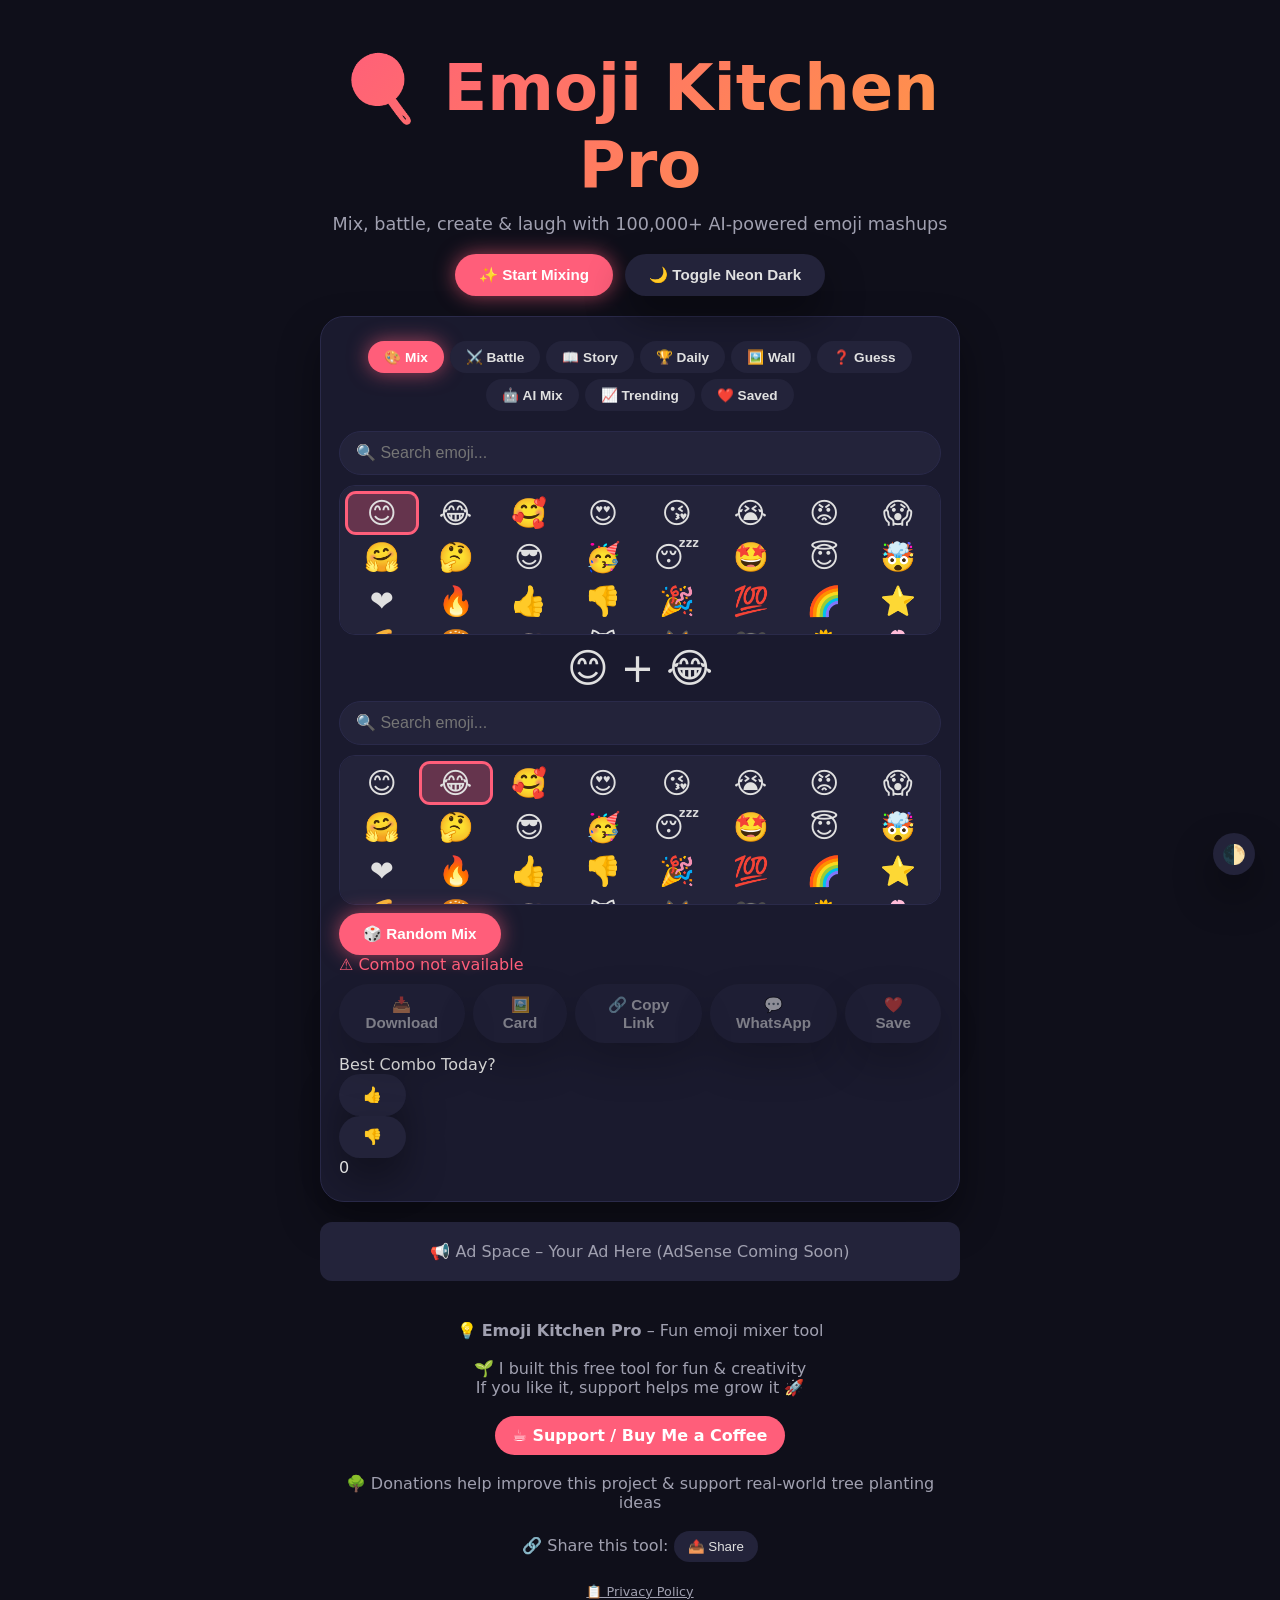
==== index.html @ 0aaf9caf "Update index.html" ====
<!DOCTYPE html>
<html lang="en">
<head>
  <meta charset="UTF-8">
  <meta name="viewport" content="width=device-width, initial-scale=1.0">
  <meta name="theme-color" content="#ff5e7a">
  <title>Emoji Kitchen Pro – AI Emoji Mix & Mashup Playground</title>
  <meta name="description" content="Mix, battle, create stories & play with 100,000+ emoji combinations. Daily challenges, trending combos, AI suggestions, wallpaper generator & more.">
  <meta name="keywords" content="emoji kitchen, emoji mix, emoji mashup, emoji combiner, emoji art, sticker maker, ai emoji">
  <meta property="og:title" content="Emoji Kitchen Pro – AI Emoji Playground">
  <meta property="og:description" content="Create insane emoji mashups! Battle mode, daily challenge, funny categories & more.">
  <meta property="og:type" content="website">
  <meta name="twitter:card" content="summary_large_image">
  <link rel="manifest" href="/manifest.json">
  <script type="application/ld+json">
    {
      "@context": "https://schema.org",
      "@type": "WebApplication",
      "name": "Emoji Kitchen Pro",
      "url": "https://emoji-kitchen-beta.vercel.app",
      "description": "AI-powered emoji mashup tool",
      "applicationCategory": "Entertainment"
    }
  </script>

  <style>
    :root {
      --bg: #fefefe;
      --card: #ffffff;
      --text: #1e293b;
      --subtext: #64748b;
      --border: #e2e8f0;
      --accent: #ff5e7a;
      --accent-glow: #ff2d55;
      --emoji-bg: #f1f5f9;
      --shadow: 0 20px 40px rgba(0,0,0,0.06);
      --neon: 0 0 15px rgba(255,94,122,0.4);
      --gradient: linear-gradient(135deg, #ff5e7a, #ff9a44);
      --radius: 24px;
    }
    .neon-dark {
      --bg: #0f0f1a;
      --card: #1a1a2e;
      --text: #e0e0e0;
      --subtext: #a0a0b0;
      --border: #2a2a4a;
      --emoji-bg: #23233a;
      --shadow: 0 20px 40px rgba(0,0,0,0.4);
      --neon: 0 0 20px rgba(255,94,122,0.6);
    }

    * { margin:0; padding:0; box-sizing:border-box; }
    body {
      background: var(--bg); color: var(--text);
      font-family: 'Inter', system-ui, sans-serif;
      transition: background 0.3s, color 0.3s;
      min-height: 100vh;
    }
    .container-main {
      max-width: 680px; margin: 0 auto; padding: 20px;
    }

    .hero {
      text-align: center; margin: 30px 0 20px;
    }
    .hero h1 {
      font-size: clamp(2.5rem, 8vw, 4rem);
      background: var(--gradient);
      -webkit-background-clip: text; -webkit-text-fill-color: transparent;
      background-clip: text; font-weight: 800; line-height: 1.2;
    }
    .hero p {
      color: var(--subtext); font-size: 1.1rem; margin: 10px 0 20px;
    }
    .hero-buttons {
      display: flex; flex-wrap: wrap; gap: 12px; justify-content: center;
    }
    .btn {
      padding: 12px 24px; border-radius: 50px; font-weight: 700; font-size: 0.95rem;
      cursor: pointer; transition: all 0.2s; display: flex; align-items: center; gap: 8px;
      border: none; background: var(--emoji-bg); color: var(--text);
      box-shadow: var(--shadow);
    }
    .btn-primary {
      background: var(--accent); color: #fff;
      box-shadow: var(--neon);
    }
    .btn:hover { transform: translateY(-2px); filter: brightness(1.1); }
    .btn:disabled { opacity: 0.5; pointer-events: none; }

    .card {
      background: var(--card); border-radius: var(--radius);
      box-shadow: var(--shadow); padding: 24px 18px; margin: 20px 0;
      border: 1px solid var(--border); transition: all 0.3s;
    }

    .theme-toggle {
      background: var(--emoji-bg); border: none; border-radius: 50%;
      width: 42px; height: 42px; font-size: 1.2rem; cursor: pointer;
      position: fixed; bottom: 25px; right: 25px; z-index: 100; box-shadow: var(--shadow);
    }

    .tabs {
      display: flex; flex-wrap: wrap; gap: 6px; justify-content: center; margin-bottom: 20px;
    }
    .tab {
      padding: 8px 16px; border-radius: 20px; background: var(--emoji-bg); border: none;
      color: var(--text); font-weight: 600; font-size: 0.85rem; cursor: pointer; transition: 0.2s;
    }
    .tab.active { background: var(--accent); color: #fff; box-shadow: var(--neon); }

    .mode-content { display: none; }
    .mode-content.active { display: block; animation: fadeIn 0.3s; }
    @keyframes fadeIn { from { opacity:0; } to { opacity:1; } }

    .search-wrap { position: relative; margin-bottom: 10px; }
    .search-input {
      width: 100%; padding: 12px 16px; border-radius: 30px; border: 1px solid var(--border);
      background: var(--emoji-bg); color: var(--text); font-size: 1rem;
    }
    .emoji-grid {
      display: grid; grid-template-columns: repeat(8, 1fr); gap: 6px;
      max-height: 150px; overflow-y: auto; padding: 8px; background: var(--emoji-bg);
      border-radius: 16px; margin: 8px 0; border: 1px solid var(--border);
    }
    .emoji-item {
      font-size: 1.8rem; cursor: pointer; border-radius: 8px; text-align: center;
      transition: all 0.2s; user-select: none; padding: 2px;
    }
    .emoji-item:hover { background: rgba(255,94,122,0.2); transform: scale(1.15); }
    .emoji-item.selected { background: rgba(255,94,122,0.3); box-shadow: 0 0 0 3px var(--accent); }

    .result-image {
      max-width: 180px; border-radius: 20px; box-shadow: var(--shadow);
      display: none; margin: 12px auto; transition: transform 0.3s;
    }
    .result-image.show { display: block; animation: popIn 0.4s ease; }
    @keyframes popIn { 0%{ transform:scale(0.5); opacity:0; } 70%{ transform:scale(1.05); } 100%{ transform:scale(1); opacity:1; } }

    .spinner {
      width: 36px; height: 36px; border: 4px solid var(--border); border-top-color: var(--accent);
      border-radius: 50%; animation: spin 0.8s linear infinite; display: none; margin: 15px auto;
    }
    .spinner.active { display: block; }
    @keyframes spin { to { transform: rotate(360deg); } }

    .category-list { display: flex; flex-wrap: wrap; gap: 6px; margin: 10px 0; }
    .category-btn { padding: 6px 12px; border-radius: 20px; background: var(--emoji-bg); border: none; cursor: pointer; }

    .wall-grid {
      display: grid; grid-template-columns: repeat(4,1fr); gap: 8px; margin-top: 10px;
    }
    .wall-item img { width: 100%; border-radius: 12px; cursor: pointer; }

    .trending-list { display: flex; flex-wrap: wrap; gap: 8px; margin: 10px 0; }
    .trending-item { text-align: center; cursor: pointer; }
    .trending-item img { width: 60px; border-radius: 12px; }

    .favorite-list { display: flex; flex-wrap: wrap; gap: 8px; }
    .fav-item { position: relative; }
    .fav-item img { width: 50px; border-radius: 10px; }
    .fav-item button { position: absolute; top: -5px; right: -5px; background: red; color: #fff; border-radius: 50%; border: none; width: 18px; height: 18px; font-size: 0.7rem; }

    .blur-img { filter: blur(20px); width: 150px; border-radius: 20px; margin: 15px auto; display: block; }
    .guess-inputs { display: flex; gap: 10px; justify-content: center; margin: 10px 0; }

    .voting-buttons { display: flex; gap: 10px; justify-content: center; margin: 10px 0; }

    .ads-placeholder { background: var(--emoji-bg); padding: 20px; text-align: center; border-radius: 12px; margin: 20px 0; color: var(--subtext); }

    @media (max-width: 480px) {
      .emoji-grid { grid-template-columns: repeat(6, 1fr); max-height: 130px; }
      .hero h1 { font-size: 2.2rem; }
      .btn { padding: 10px 16px; font-size: 0.8rem; }
    }
  </style>
</head>
<body class="neon-dark">
  <div class="container-main">
    <div class="hero">
      <h1>🍳 Emoji Kitchen Pro</h1>
      <p>Mix, battle, create & laugh with 100,000+ AI-powered emoji mashups</p>
      <div class="hero-buttons">
        <button class="btn btn-primary" onclick="scrollToTool()">✨ Start Mixing</button>
        <button class="btn" onclick="document.body.classList.toggle('neon-dark')">🌙 Toggle Neon Dark</button>
      </div>
    </div>

    <div class="card" id="tool">
      <div class="tabs" id="tabNav">
        <button class="tab active" data-mode="mix">🎨 Mix</button>
        <button class="tab" data-mode="battle">⚔️ Battle</button>
        <button class="tab" data-mode="story">📖 Story</button>
        <button class="tab" data-mode="challenge">🏆 Daily</button>
        <button class="tab" data-mode="wall">🖼️ Wall</button>
        <button class="tab" data-mode="game">❓ Guess</button>
        <button class="tab" data-mode="ai">🤖 AI Mix</button>
        <button class="tab" data-mode="trending">📈 Trending</button>
        <button class="tab" data-mode="favorites">❤️ Saved</button>
      </div>

      <!-- Mix Mode -->
      <div class="mode-content active" id="mode-mix">
        <div class="search-wrap"><input class="search-input" id="mixSearch1" placeholder="🔍 Search emoji..." oninput="filterGrid('mixGrid1', this.value)"></div>
        <div class="emoji-grid" id="mixGrid1"></div>
        <div class="selected-row" style="display:flex;justify-content:center;align-items:center;gap:12px;font-size:2.5rem;margin:10px 0;">
          <span id="mixSelected1">😊</span> <span>+</span> <span id="mixSelected2">😂</span>
        </div>
        <div class="search-wrap"><input class="search-input" id="mixSearch2" placeholder="🔍 Search emoji..." oninput="filterGrid('mixGrid2', this.value)"></div>
        <div class="emoji-grid" id="mixGrid2"></div>
        <button class="btn btn-primary" onclick="randomMix()">🎲 Random Mix</button>
        <div class="spinner" id="mixSpinner"></div>
        <img class="result-image" id="mixResultImg" alt="Mix" crossorigin="anonymous">
        <p class="error-msg" style="color:#ff5e7a;display:none;" id="mixError">⚠️ Combo not available</p>
        <div class="btn-group" style="display:flex;gap:8px;justify-content:center;margin-top:10px;">
          <button class="btn" id="mixDownload" disabled>📥 Download</button>
          <button class="btn" id="mixDownloadCard" disabled>🖼️ Card</button>
          <button class="btn" id="mixCopy" disabled>🔗 Copy Link</button>
          <button class="btn" id="mixWhatsapp" disabled>💬 WhatsApp</button>
          <button class="btn" id="mixSave" disabled>❤️ Save</button>
        </div>
        <div style="margin-top:12px;" id="mixVote">
          <span>Best Combo Today?</span>
          <button class="btn" onclick="voteCombo(true)">👍</button><button class="btn" onclick="voteCombo(false)">👎</button>
          <span id="voteCount">0</span>
        </div>
      </div>

      <!-- Battle Mode -->
      <div class="mode-content" id="mode-battle">
        <button class="btn btn-primary" id="battleAgain">⚔️ New Battle</button>
        <div class="spinner" id="battleSpinner"></div>
        <img class="result-image" id="battleImg" alt="Battle" crossorigin="anonymous">
        <p id="battleCaption" style="font-weight:bold; margin-top:8px;"></p>
        <button class="btn" id="battleShare">📤 Share on Twitter</button>
      </div>

      <!-- Story Mode -->
      <div class="mode-content" id="mode-story">
        <p>Build a 3‑panel comic strip</p>
        <div id="storySelector"></div>
        <div class="story-strip" id="storyStrip" style="display:flex;flex-direction:column;gap:8px;margin:10px 0;"></div>
        <button class="btn btn-primary" id="storyDownload" disabled>🖼️ Download Strip</button>
        <button class="btn" id="storyReset">🔄 Reset</button>
      </div>

      <!-- Daily Challenge -->
      <div class="mode-content" id="mode-challenge">
        <p>Today's challenge: <span id="challengeEmoji1"></span> + <span id="challengeEmoji2"></span></p>
        <div style="font-size:3rem; text-align:center;"><span id="challengeDisplay1"></span> + <span id="challengeDisplay2"></span></div>
        <button class="btn btn-primary" id="challengeMixBtn">🔀 Create My Mix</button>
        <div class="spinner" id="challengeSpinner"></div>
        <img class="result-image" id="challengeImg" alt="Your Mix" crossorigin="anonymous">
        <p class="error-msg" style="color:#ff5e7a;display:none;" id="challengeError">⚠️ Not available</p>
        <button class="btn" id="challengeShare">📤 Share Entry</button>
      </div>

      <!-- Wall -->
      <div class="mode-content" id="mode-wall">
        <div class="wall-grid" id="wallGrid"></div>
        <button class="btn" id="wallRefresh">🔄 More</button>
      </div>

      <!-- Game -->
      <div class="mode-content" id="mode-game">
        <p>Guess the emojis behind the blur!</p>
        <img class="blur-img" id="gameBlurImg" alt="???" crossorigin="anonymous">
        <div class="guess-inputs">
          <select id="gameGuess1"></select>
          <select id="gameGuess2"></select>
        </div>
        <button class="btn btn-primary" id="gameSubmit">✅ Submit</button>
        <p id="gameFeedback" style="font-weight:bold;"></p>
        <button class="btn" id="gameNew">🔄 New Puzzle</button>
        <p>Score: <span id="gameScore">0</span></p>
      </div>

      <!-- AI Mix Mode -->
      <div class="mode-content" id="mode-ai">
        <p>Describe any feeling or object, AI will pick emojis & mix!</p>
        <input class="search-input" id="aiPrompt" placeholder="e.g. happy crying laughing">
        <button class="btn btn-primary" id="aiGenerate">🤖 Generate Mix</button>
        <div class="spinner" id="aiSpinner"></div>
        <img class="result-image" id="aiImg" alt="AI Mix" crossorigin="anonymous">
      </div>

      <!-- Trending -->
      <div class="mode-content" id="mode-trending">
        <h3>📈 Trending Combos (This Week)</h3>
        <div class="trending-list" id="trendingList"></div>
      </div>

      <!-- Favorites -->
      <div class="mode-content" id="mode-favorites">
        <h3>❤️ Your Saved Combos</h3>
        <div class="favorite-list" id="favoritesList"></div>
        <button class="btn" id="clearFavorites">🗑 Clear All</button>
      </div>

      <audio id="mixSound" preload="auto" src="[data-uri]" style="display:none;"></audio>
    </div>

    <div class="ads-placeholder">📢 Ad Space – Your Ad Here (AdSense Coming Soon)</div>

    <div class="footer" style="text-align:center; padding:20px; color:var(--subtext);">
      💡 <b>Emoji Kitchen Pro</b> – Fun emoji mixer tool
      <br><br>
      🌱 I built this free tool for fun & creativity<br>
      If you like it, support helps me grow it 🚀
      <br><br>
      <a href="https://buymeacoffee.com/geoyr" target="_blank"
         style="display:inline-block; padding:10px 18px; border-radius:30px;
         background:#ff5e7a; color:white; text-decoration:none; font-weight:bold;">
         ☕ Support / Buy Me a Coffee
      </a>
      <br><br>
      🌳 Donations help improve this project & support real-world tree planting ideas
      <br><br>
      🔗 Share this tool:
      <button onclick="shareSite()" style="padding:8px 14px;border-radius:20px;border:none;cursor:pointer; background:var(--emoji-bg); color:var(--text);">
        📤 Share
      </button>
<br><br>
<a href="/privacy-policy.html" style="color:var(--subtext); font-size:0.8rem;">📋 Privacy Policy</a>
    </div>
  </div>

  <button class="theme-toggle" onclick="document.body.classList.toggle('neon-dark')">🌓</button>

  <script>
    const emojiList = [
      { emoji:"😊", code:"1f60a" },{ emoji:"😂", code:"1f602" },{ emoji:"🥰", code:"1f970" },
      { emoji:"😍", code:"1f60d" },{ emoji:"😘", code:"1f618" },{ emoji:"😭", code:"1f62d" },
      { emoji:"😡", code:"1f621" },{ emoji:"😱", code:"1f631" },{ emoji:"🤗", code:"1f917" },
      { emoji:"🤔", code:"1f914" },{ emoji:"😎", code:"1f60e" },{ emoji:"🥳", code:"1f973" },
      { emoji:"😴", code:"1f634" },{ emoji:"🤩", code:"1f929" },{ emoji:"😇", code:"1f607" },
      { emoji:"🤯", code:"1f92f" },{ emoji:"❤️", code:"2764" },{ emoji:"🔥", code:"1f525" },
      { emoji:"👍", code:"1f44d" },{ emoji:"👎", code:"1f44e" },{ emoji:"🎉", code:"1f389" },
      { emoji:"💯", code:"1f4af" },{ emoji:"🌈", code:"1f308" },{ emoji:"⭐", code:"2b50" },
      { emoji:"🍕", code:"1f355" },{ emoji:"🍔", code:"1f354" },{ emoji:"🐶", code:"1f436" },
      { emoji:"🐱", code:"1f431" },{ emoji:"🦊", code:"1f98a" },{ emoji:"🐼", code:"1f43c" },
      { emoji:"🌻", code:"1f33b" },{ emoji:"🌸", code:"1f338" },{ emoji:"🎸", code:"1f3b8" },
      { emoji:"⚽", code:"26bd" },{ emoji:"🚀", code:"1f680" },{ emoji:"💡", code:"1f4a1" },
      { emoji:"🎂", code:"1f382" },{ emoji:"☕", code:"2615" },{ emoji:"🍦", code:"1f366" },
      { emoji:"👻", code:"1f47b" }
    ];

    const trendingCombos = [
      { code1:"1f602", code2:"2764" },
      { code1:"1f60d", code2:"1f525" },
      { code1:"1f970", code2:"1f618" },
      { code1:"1f389", code2:"1f382" },
    ];

    const emojiCache = {};

    async function fetchEmojiMix(code1, code2) {
      const key = code1 + "_" + code2;
      if (emojiCache[key]) return emojiCache[key];

      const url = `https://emojik.vercel.app/s/${code1}_${code2}?size=256`;
      const res = await fetch(url);
      if (!res.ok) throw new Error('Not available');
      const blob = await res.blob();
      const objUrl = URL.createObjectURL(blob);
      emojiCache[key] = objUrl;
      return objUrl;
    }

    function playSound() { document.getElementById('mixSound').play().catch(()=>{}); }

    function getFavorites() { return JSON.parse(localStorage.getItem('emojifavs') || '[]'); }
    function saveFavorite(code1, code2) {
      const favs = getFavorites();
      if (!favs.find(f => (f.code1===code1 && f.code2===code2) || (f.code1===code2 && f.code2===code1))) {
        favs.push({ code1, code2, date: Date.now() });
        localStorage.setItem('emojifavs', JSON.stringify(favs));
        renderFavorites();
      }
    }
    function removeFavorite(code1, code2) {
      let favs = getFavorites().filter(f => !((f.code1===code1 && f.code2===code2) || (f.code1===code2 && f.code2===code1)));
      localStorage.setItem('emojifavs', JSON.stringify(favs));
      renderFavorites();
    }

    let currentVoteCombo = null, votes = 0;
    function voteCombo(up) { if (currentVoteCombo) { votes += up ? 1 : -1; document.getElementById('voteCount').textContent = votes; } }

    let mixSel1 = emojiList[0], mixSel2 = emojiList[1];
    function renderGrid(containerId, selected, onClick, searchQuery = '') {
      const container = document.getElementById(containerId);
      container.innerHTML = '';
      const filtered = emojiList.filter(e => e.emoji.includes(searchQuery) || e.code.includes(searchQuery));
      filtered.forEach(e => {
        const div = document.createElement('div');
        div.className = 'emoji-item';
        if (selected && e.code === selected.code) div.classList.add('selected');
        div.textContent = e.emoji;
        div.addEventListener('click', () => { onClick(e); });
        container.appendChild(div);
      });
    }
    window.filterGrid = (id, query) => {
      if (id === 'mixGrid1') renderGrid('mixGrid1', mixSel1, select1, query);
      else renderGrid('mixGrid2', mixSel2, select2, query);
    };
    function select1(e) { mixSel1 = e; document.getElementById('mixSelected1').textContent = e.emoji; renderGrid('mixGrid1', mixSel1, select1); renderMix(); }
    function select2(e) { mixSel2 = e; document.getElementById('mixSelected2').textContent = e.emoji; renderGrid('mixGrid2', mixSel2, select2); renderMix(); }
    renderGrid('mixGrid1', mixSel1, select1);
    renderGrid('mixGrid2', mixSel2, select2);
    document.getElementById('mixSelected1').textContent = mixSel1.emoji;
    document.getElementById('mixSelected2').textContent = mixSel2.emoji;

    async function renderMix() {
      const img = document.getElementById('mixResultImg'), spinner = document.getElementById('mixSpinner');
      const error = document.getElementById('mixError'), down = document.getElementById('mixDownload');
      const downCard = document.getElementById('mixDownloadCard');
      const copy = document.getElementById('mixCopy'), whatsapp = document.getElementById('mixWhatsapp');
      const save = document.getElementById('mixSave');
      img.classList.remove('show'); error.style.display='none'; spinner.classList.add('active');
      down.disabled = true; downCard.disabled = true; copy.disabled = true; whatsapp.disabled = true; save.disabled = true;
      try {
        const objUrl = await fetchEmojiMix(mixSel1.code, mixSel2.code);
        img.src = objUrl;
        img.onload = () => {
          img.classList.add('show'); spinner.classList.remove('active');
          down.disabled = false; downCard.disabled = false; copy.disabled = false; whatsapp.disabled = false; save.disabled = false;
          currentVoteCombo = { code1: mixSel1.code, code2: mixSel2.code };
          playSound();
        };
        if (img.complete) {
          img.classList.add('show'); spinner.classList.remove('active');
          down.disabled = false; downCard.disabled = false; copy.disabled = false; whatsapp.disabled = false; save.disabled = false;
        }
      } catch(e) {
        spinner.classList.remove('active'); error.style.display='block';
      }
    }
    renderMix();
    document.getElementById('mixDownload').onclick = () => {
      const a = document.createElement('a'); a.href = document.getElementById('mixResultImg').src;
      a.download = `emojimix-${mixSel1.emoji}-${mixSel2.emoji}.png`; a.click();
    };
    document.getElementById('mixDownloadCard').onclick = () => {
      shareComboCard(document.getElementById('mixResultImg').src, mixSel1.emoji, mixSel2.emoji);
    };
    document.getElementById('mixCopy').onclick = () => navigator.clipboard.writeText(window.location.href);
    document.getElementById('mixWhatsapp').onclick = () => {
      window.open(`https://wa.me/?text=Check%20this%20emoji%20mix!%20${encodeURIComponent(window.location.href)}`);
    };
    document.getElementById('mixSave').onclick = () => saveFavorite(mixSel1.code, mixSel2.code);
    window.randomMix = () => {
      mixSel1 = emojiList[Math.floor(Math.random()*emojiList.length)];
      mixSel2 = emojiList[Math.floor(Math.random()*emojiList.length)];
      document.getElementById('mixSelected1').textContent = mixSel1.emoji;
      document.getElementById('mixSelected2').textContent = mixSel2.emoji;
      renderGrid('mixGrid1', mixSel1, select1);
      renderGrid('mixGrid2', mixSel2, select2);
      renderMix();
    };

    function generateBattle() {
      const e1 = emojiList[Math.floor(Math.random()*emojiList.length)];
      let e2 = emojiList[Math.floor(Math.random()*emojiList.length)];
      while(e2.code === e1.code) e2 = emojiList[Math.floor(Math.random()*emojiList.length)];
      document.getElementById('battleSpinner').classList.add('active');
      document.getElementById('battleImg').classList.remove('show');
      fetchEmojiMix(e1.code, e2.code).then(objUrl => {
        document.getElementById('battleImg').src = objUrl;
        document.getElementById('battleImg').onload = () => {
          document.getElementById('battleImg').classList.add('show');
          document.getElementById('battleSpinner').classList.remove('active');
          document.getElementById('battleCaption').textContent = `${e1.emoji} vs ${e2.emoji} – who wins?`;
          playSound();
        };
      }).catch(() => generateBattle());
    }
    document.getElementById('battleAgain').addEventListener('click', generateBattle);
    document.getElementById('battleShare').addEventListener('click', () => {
      window.open(`https://twitter.com/intent/tweet?text=Emoji%20battle!%20${encodeURIComponent(window.location.href)}`);
    });

    let storyPairs = [];
    function initStoryMode() {
      document.getElementById('storySelector').innerHTML = `
        <select id="storySel1">${emojiList.map(e=>`<option value="${e.code}">${e.emoji}</option>`).join('')}</select>
        <select id="storySel2">${emojiList.map(e=>`<option value="${e.code}">${e.emoji}</option>`).join('')}</select>
        <button class="btn" id="storyAdd">➕ Add</button>
      `;
      document.getElementById('storyAdd').onclick = async () => {
        if (storyPairs.length >= 3) return alert('Max 3 panels');
        const c1 = document.getElementById('storySel1').value;
        const c2 = document.getElementById('storySel2').value;
        try {
          const objUrl = await fetchEmojiMix(c1, c2);
          storyPairs.push({ code1:c1, code2:c2, objUrl });
          renderStoryStrip();
          document.getElementById('storyDownload').disabled = false;
          playSound();
        } catch(e) { alert('Combo not available'); }
      };
      renderStoryStrip();
    }
    function renderStoryStrip() {
      document.getElementById('storyStrip').innerHTML = storyPairs.map(p => `<img src="${p.objUrl}" style="max-width:120px;border-radius:12px;">`).join('');
    }
    document.getElementById('storyDownload').onclick = () => { alert('Story download feature – export as image soon!'); };
    document.getElementById('storyReset').onclick = () => { storyPairs=[]; renderStoryStrip(); document.getElementById('storyDownload').disabled=true; };

    function initDailyChallenge() {
      const today = new Date().toDateString();
      const seed = today.split('').reduce((a,b)=>a+b.charCodeAt(0),0);
      const e1 = emojiList[seed % emojiList.length];
      const e2 = emojiList[(seed*7) % emojiList.length];
      document.getElementById('challengeEmoji1').textContent = e1.emoji;
      document.getElementById('challengeEmoji2').textContent = e2.emoji;
      document.getElementById('challengeDisplay1').textContent = e1.emoji;
      document.getElementById('challengeDisplay2').textContent = e2.emoji;
      document.getElementById('challengeMixBtn').onclick = async () => {
        const sp = document.getElementById('challengeSpinner'), img = document.getElementById('challengeImg');
        sp.classList.add('active'); img.classList.remove('show');
        try {
          const objUrl = await fetchEmojiMix(e1.code, e2.code);
          img.src = objUrl;
          img.onload = () => { img.classList.add('show'); sp.classList.remove('active'); playSound(); };
        } catch(e) { sp.classList.remove('active'); document.getElementById('challengeError').style.display='block'; }
      };
      document.getElementById('challengeShare').onclick = () => window.open('https://twitter.com/intent/tweet?text=My%20%23EmojiKitchenDaily%20entry!');
    }

    function loadWall() {
      const wall = document.getElementById('wallGrid');
      wall.innerHTML = '';
      for(let i=0;i<8;i++) {
        const e1 = emojiList[Math.floor(Math.random()*emojiList.length)];
        const e2 = emojiList[Math.floor(Math.random()*emojiList.length)];
        const div = document.createElement('div'); div.className='wall-item';
        const img = document.createElement('img');
        fetchEmojiMix(e1.code, e2.code).then(objUrl => img.src = objUrl).catch(()=>{});
        div.appendChild(img); wall.appendChild(div);
      }
    }
    document.getElementById('wallRefresh').addEventListener('click', loadWall);

    let gameAnswer = {}, gameScore = 0;
    async function newGamePuzzle() {
      const e1 = emojiList[Math.floor(Math.random()*emojiList.length)];
      const e2 = emojiList[Math.floor(Math.random()*emojiList.length)];
      gameAnswer = { code1:e1.code, code2:e2.code };
      try {
        const objUrl = await fetchEmojiMix(e1.code, e2.code);
        document.getElementById('gameBlurImg').src = objUrl;
        const select1 = document.getElementById('gameGuess1'), select2 = document.getElementById('gameGuess2');
        select1.innerHTML = select2.innerHTML = emojiList.map(e => `<option value="${e.code}">${e.emoji}</option>`).join('');
        document.getElementById('gameFeedback').textContent = '';
      } catch(e) { newGamePuzzle(); }
    }
    document.getElementById('gameSubmit').onclick = () => {
      const g1 = document.getElementById('gameGuess1').value, g2 = document.getElementById('gameGuess2').value;
      if ((g1===gameAnswer.code1 && g2===gameAnswer.code2) || (g1===gameAnswer.code2 && g2===gameAnswer.code1)) {
        gameScore+=10; document.getElementById('gameFeedback').textContent='✅ Correct! +10';
      } else document.getElementById('gameFeedback').textContent='❌ Try again';
      document.getElementById('gameScore').textContent = gameScore;
      playSound();
    };
    document.getElementById('gameNew').onclick = newGamePuzzle;

    // ========== AI MODE (REAL OPENAI INTEGRATION + SMART FALLBACK) ==========
    document.getElementById('aiGenerate').onclick = async () => {
      const prompt = document.getElementById('aiPrompt').value.trim();
      if (!prompt) return alert("Please describe a feeling or mood!");

      const sp = document.getElementById('aiSpinner');
      const img = document.getElementById('aiImg');
      sp.classList.add('active');
      img.classList.remove('show');

      try {
        const response = await fetch("/api/ai-generate", {
          method: "POST",
          headers: { "Content-Type": "application/json" },
          body: JSON.stringify({ prompt })
        });

        const data = await response.json();
        
        if (data.error) throw new Error(data.error);
        
        const objUrl = await fetchEmojiMix(data.code1, data.code2);
        img.src = objUrl;
        img.onload = () => {
          img.classList.add('show');
          sp.classList.remove('active');
          playSound();
        };
      } catch (e) {
        console.log("OpenAI failed, using smart fallback...", e.message);
        try {
          const moodMap = [
            { keys: ["happy", "joy", "fun", "excited", "great", "awesome"], emoji: "😊" },
            { keys: ["sad", "cry", "crying", "unhappy", "depressed", "upset"], emoji: "😭" },
            { keys: ["love", "heart", "romance", "romantic", "valentine", "kiss"], emoji: "❤️" },
            { keys: ["fire", "hot", "flame", "lit", "burning", "blazing"], emoji: "🔥" },
            { keys: ["party", "celebrate", "birthday", "dance", "festival", "fun"], emoji: "🎉" },
            { keys: ["cool", "ice", "chill", "cold", "frozen", "winter"], emoji: "😎" },
            { keys: ["crazy", "wild", "insane", "mad", "goofy", "silly"], emoji: "🤪" },
            { keys: ["sleep", "tired", "sleepy", "lazy", "boring", "dull"], emoji: "😴" },
            { keys: ["angry", "mad", "rage", "furious", "annoyed", "frustrated"], emoji: "😡" },
            { keys: ["scared", "fear", "horror", "spooky", "creepy", "terrified"], emoji: "😱" },
            { keys: ["food", "hungry", "pizza", "burger", "eat", "tasty"], emoji: "🍕" },
            { keys: ["animal", "dog", "cat", "pet", "cute animal", "puppy"], emoji: "🐶" }
          ];

          const promptLower = prompt.toLowerCase();
          let e1 = emojiList[0];
          
          moodMap.forEach(m => {
            if (m.keys.some(k => promptLower.includes(k))) {
              const found = emojiList.find(e => e.emoji === m.emoji);
              if (found) e1 = found;
            }
          });

          const e2 = emojiList[Math.floor(Math.random() * emojiList.length)];
          const objUrl = await fetchEmojiMix(e1.code, e2.code);
          img.src = objUrl;
          img.onload = () => {
            img.classList.add('show');
            sp.classList.remove('active');
            playSound();
          };
        } catch (fallbackError) {
          sp.classList.remove('active');
          alert("AI mix failed, try a different description!");
          console.error("AI Error:", fallbackError);
        }
      }
    };

    function loadTrending() {
      const container = document.getElementById('trendingList');
      container.innerHTML = '';
      trendingCombos.forEach(async c => {
        const div = document.createElement('div'); div.className='trending-item';
        try {
          const objUrl = await fetchEmojiMix(c.code1, c.code2);
          const img = document.createElement('img'); img.src = objUrl;
          img.style.width='60px'; img.style.borderRadius='12px';
          div.appendChild(img);
        } catch(e) {}
        container.appendChild(div);
      });
    }

    function renderFavorites() {
      const container = document.getElementById('favoritesList');
      container.innerHTML = '';
      getFavorites().forEach(async f => {
        const div = document.createElement('div'); div.className='fav-item';
        try {
          const objUrl = await fetchEmojiMix(f.code1, f.code2);
          const img = document.createElement('img'); img.src = objUrl;
          const del = document.createElement('button'); del.textContent='x';
          del.onclick = () => removeFavorite(f.code1, f.code2);
          div.appendChild(img); div.appendChild(del);
          container.appendChild(div);
        } catch(e) {}
      });
    }
    document.getElementById('clearFavorites').onclick = () => { localStorage.removeItem('emojifavs'); renderFavorites(); };

    document.querySelectorAll('.tab').forEach(tab => {
      tab.addEventListener('click', () => {
        document.querySelectorAll('.tab').forEach(t=>t.classList.remove('active'));
        tab.classList.add('active');
        const mode = tab.dataset.mode;
        document.querySelectorAll('.mode-content').forEach(m=>m.classList.remove('active'));
        document.getElementById(`mode-${mode}`).classList.add('active');
        if (mode==='battle') generateBattle();
        if (mode==='wall') loadWall();
        if (mode==='challenge') initDailyChallenge();
        if (mode==='game') newGamePuzzle();
        if (mode==='story') initStoryMode();
        if (mode==='trending') loadTrending();
        if (mode==='favorites') renderFavorites();
      });
    });

    // ===== SHARE COMBO CARD =====
    async function shareComboCard(imgUrl, e1, e2) {
      const canvas = document.createElement("canvas");
      const ctx = canvas.getContext("2d");

      canvas.width = 500;
      canvas.height = 500;

      ctx.fillStyle = "#111";
      ctx.fillRect(0, 0, 500, 500);

      const img = new Image();
      img.crossOrigin = "anonymous";
      img.src = imgUrl;

      img.onload = () => {
        ctx.drawImage(img, 100, 120, 300, 300);

        ctx.fillStyle = "#fff";
        ctx.font = "bold 20px Inter, Arial";
        ctx.textAlign = "center";
        ctx.fillText("Emoji Kitchen Pro", 250, 40);

        ctx.font = "30px Inter, Arial";
        ctx.fillText(e1 + " + " + e2, 250, 460);

        const link = document.createElement("a");
        link.download = "emoji-card.png";
        link.href = canvas.toDataURL();
        link.click();
      };
    }

    function shareSite() {
      const url = window.location.href;
      if (navigator.share) {
        navigator.share({
          title: "Emoji Kitchen Pro",
          text: "Check this fun emoji mixer!",
          url: url
        });
      } else {
        navigator.clipboard.writeText(url);
        alert("Link copied! Share it anywhere 🚀");
      }
    }

    window.scrollToTool = () => document.getElementById('tool').scrollIntoView({ behavior: 'smooth' });

    // ========== PWA SERVICE WORKER ==========
    if ("serviceWorker" in navigator) {
      window.addEventListener("load", () => {
        navigator.serviceWorker.register("/service-worker.js")
          .then(() => console.log("PWA Ready"))
          .catch(err => console.log(err));
      });
    }

    loadWall();
    initDailyChallenge();
    loadTrending();
    renderFavorites();
  </script>
</body>
</html>
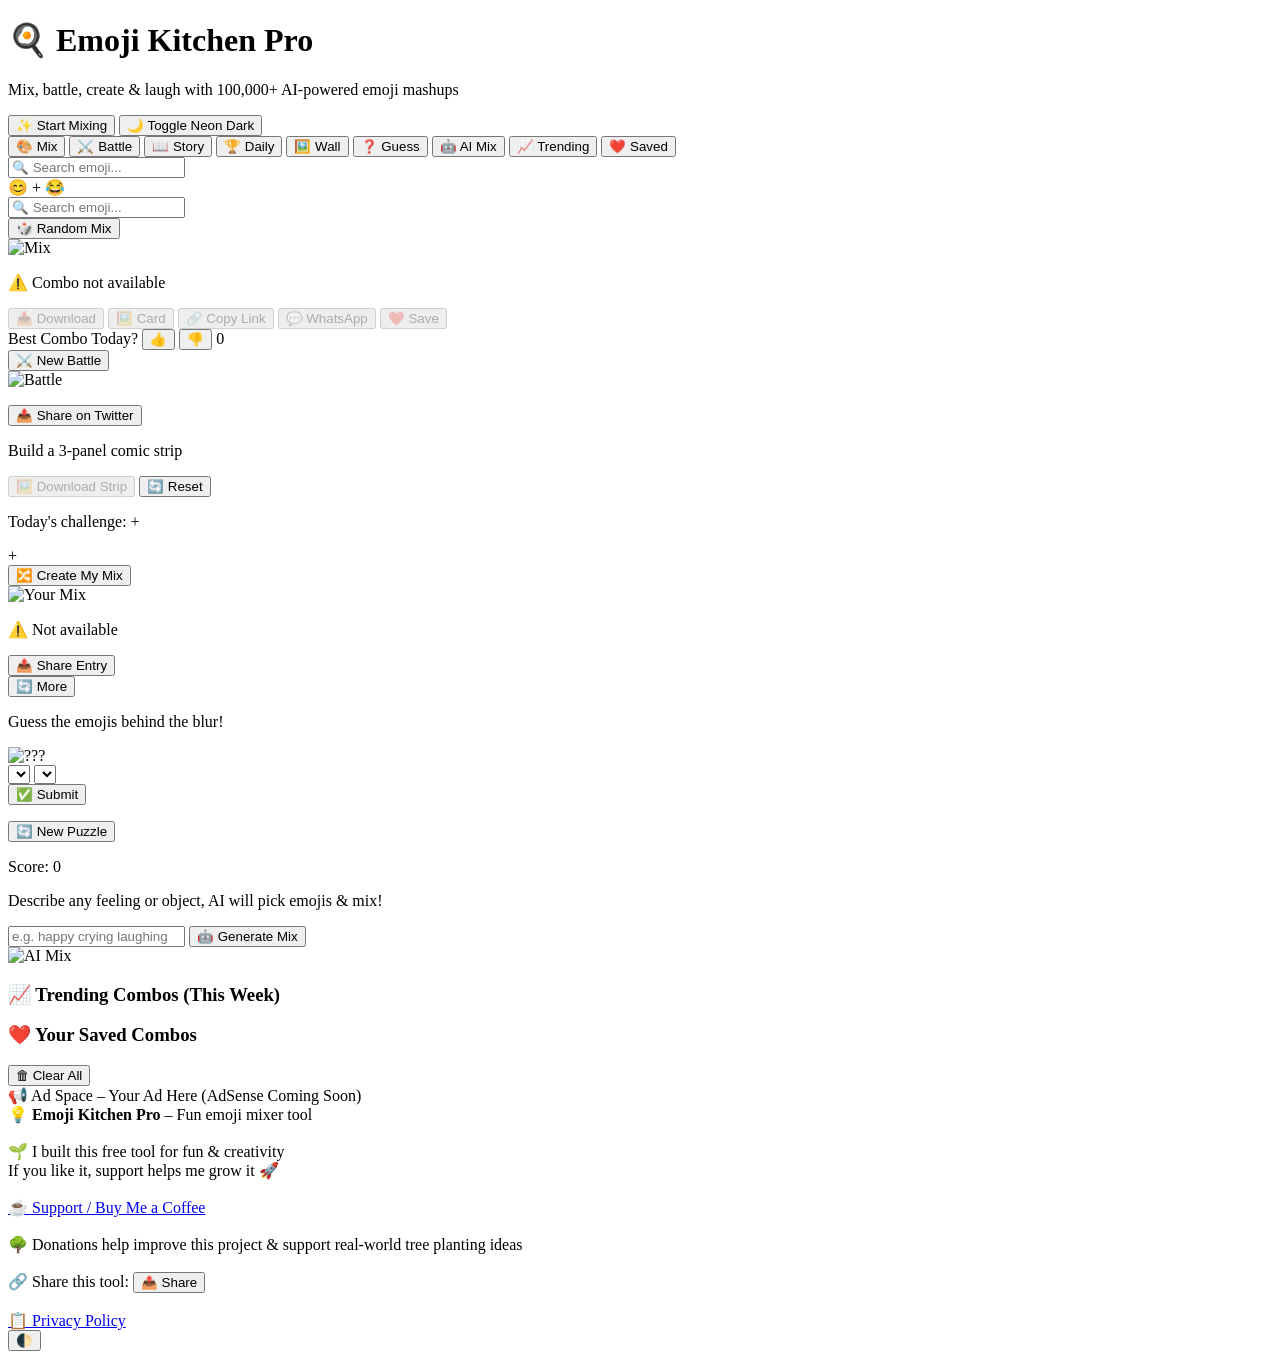
==== commit de2bc199: "Update index.html" ====
--- a/index.html
+++ b/index.html
@@ -12,6 +12,7 @@
   <meta property="og:type" content="website">
   <meta name="twitter:card" content="summary_large_image">
   <link rel="manifest" href="/manifest.json">
+  <link rel="stylesheet" href="/style.css">
   <script type="application/ld+json">
     {
       "@context": "https://schema.org",
@@ -22,170 +23,20 @@
       "applicationCategory": "Entertainment"
     }
   </script>
-
-  <style>
-    :root {
-      --bg: #fefefe;
-      --card: #ffffff;
-      --text: #1e293b;
-      --subtext: #64748b;
-      --border: #e2e8f0;
-      --accent: #ff5e7a;
-      --accent-glow: #ff2d55;
-      --emoji-bg: #f1f5f9;
-      --shadow: 0 20px 40px rgba(0,0,0,0.06);
-      --neon: 0 0 15px rgba(255,94,122,0.4);
-      --gradient: linear-gradient(135deg, #ff5e7a, #ff9a44);
-      --radius: 24px;
-    }
-    .neon-dark {
-      --bg: #0f0f1a;
-      --card: #1a1a2e;
-      --text: #e0e0e0;
-      --subtext: #a0a0b0;
-      --border: #2a2a4a;
-      --emoji-bg: #23233a;
-      --shadow: 0 20px 40px rgba(0,0,0,0.4);
-      --neon: 0 0 20px rgba(255,94,122,0.6);
-    }
-
-    * { margin:0; padding:0; box-sizing:border-box; }
-    body {
-      background: var(--bg); color: var(--text);
-      font-family: 'Inter', system-ui, sans-serif;
-      transition: background 0.3s, color 0.3s;
-      min-height: 100vh;
-    }
-    .container-main {
-      max-width: 680px; margin: 0 auto; padding: 20px;
-    }
-
-    .hero {
-      text-align: center; margin: 30px 0 20px;
-    }
-    .hero h1 {
-      font-size: clamp(2.5rem, 8vw, 4rem);
-      background: var(--gradient);
-      -webkit-background-clip: text; -webkit-text-fill-color: transparent;
-      background-clip: text; font-weight: 800; line-height: 1.2;
-    }
-    .hero p {
-      color: var(--subtext); font-size: 1.1rem; margin: 10px 0 20px;
-    }
-    .hero-buttons {
-      display: flex; flex-wrap: wrap; gap: 12px; justify-content: center;
-    }
-    .btn {
-      padding: 12px 24px; border-radius: 50px; font-weight: 700; font-size: 0.95rem;
-      cursor: pointer; transition: all 0.2s; display: flex; align-items: center; gap: 8px;
-      border: none; background: var(--emoji-bg); color: var(--text);
-      box-shadow: var(--shadow);
-    }
-    .btn-primary {
-      background: var(--accent); color: #fff;
-      box-shadow: var(--neon);
-    }
-    .btn:hover { transform: translateY(-2px); filter: brightness(1.1); }
-    .btn:disabled { opacity: 0.5; pointer-events: none; }
-
-    .card {
-      background: var(--card); border-radius: var(--radius);
-      box-shadow: var(--shadow); padding: 24px 18px; margin: 20px 0;
-      border: 1px solid var(--border); transition: all 0.3s;
-    }
-
-    .theme-toggle {
-      background: var(--emoji-bg); border: none; border-radius: 50%;
-      width: 42px; height: 42px; font-size: 1.2rem; cursor: pointer;
-      position: fixed; bottom: 25px; right: 25px; z-index: 100; box-shadow: var(--shadow);
-    }
-
-    .tabs {
-      display: flex; flex-wrap: wrap; gap: 6px; justify-content: center; margin-bottom: 20px;
-    }
-    .tab {
-      padding: 8px 16px; border-radius: 20px; background: var(--emoji-bg); border: none;
-      color: var(--text); font-weight: 600; font-size: 0.85rem; cursor: pointer; transition: 0.2s;
-    }
-    .tab.active { background: var(--accent); color: #fff; box-shadow: var(--neon); }
-
-    .mode-content { display: none; }
-    .mode-content.active { display: block; animation: fadeIn 0.3s; }
-    @keyframes fadeIn { from { opacity:0; } to { opacity:1; } }
-
-    .search-wrap { position: relative; margin-bottom: 10px; }
-    .search-input {
-      width: 100%; padding: 12px 16px; border-radius: 30px; border: 1px solid var(--border);
-      background: var(--emoji-bg); color: var(--text); font-size: 1rem;
-    }
-    .emoji-grid {
-      display: grid; grid-template-columns: repeat(8, 1fr); gap: 6px;
-      max-height: 150px; overflow-y: auto; padding: 8px; background: var(--emoji-bg);
-      border-radius: 16px; margin: 8px 0; border: 1px solid var(--border);
-    }
-    .emoji-item {
-      font-size: 1.8rem; cursor: pointer; border-radius: 8px; text-align: center;
-      transition: all 0.2s; user-select: none; padding: 2px;
-    }
-    .emoji-item:hover { background: rgba(255,94,122,0.2); transform: scale(1.15); }
-    .emoji-item.selected { background: rgba(255,94,122,0.3); box-shadow: 0 0 0 3px var(--accent); }
-
-    .result-image {
-      max-width: 180px; border-radius: 20px; box-shadow: var(--shadow);
-      display: none; margin: 12px auto; transition: transform 0.3s;
-    }
-    .result-image.show { display: block; animation: popIn 0.4s ease; }
-    @keyframes popIn { 0%{ transform:scale(0.5); opacity:0; } 70%{ transform:scale(1.05); } 100%{ transform:scale(1); opacity:1; } }
-
-    .spinner {
-      width: 36px; height: 36px; border: 4px solid var(--border); border-top-color: var(--accent);
-      border-radius: 50%; animation: spin 0.8s linear infinite; display: none; margin: 15px auto;
-    }
-    .spinner.active { display: block; }
-    @keyframes spin { to { transform: rotate(360deg); } }
-
-    .category-list { display: flex; flex-wrap: wrap; gap: 6px; margin: 10px 0; }
-    .category-btn { padding: 6px 12px; border-radius: 20px; background: var(--emoji-bg); border: none; cursor: pointer; }
-
-    .wall-grid {
-      display: grid; grid-template-columns: repeat(4,1fr); gap: 8px; margin-top: 10px;
-    }
-    .wall-item img { width: 100%; border-radius: 12px; cursor: pointer; }
-
-    .trending-list { display: flex; flex-wrap: wrap; gap: 8px; margin: 10px 0; }
-    .trending-item { text-align: center; cursor: pointer; }
-    .trending-item img { width: 60px; border-radius: 12px; }
-
-    .favorite-list { display: flex; flex-wrap: wrap; gap: 8px; }
-    .fav-item { position: relative; }
-    .fav-item img { width: 50px; border-radius: 10px; }
-    .fav-item button { position: absolute; top: -5px; right: -5px; background: red; color: #fff; border-radius: 50%; border: none; width: 18px; height: 18px; font-size: 0.7rem; }
-
-    .blur-img { filter: blur(20px); width: 150px; border-radius: 20px; margin: 15px auto; display: block; }
-    .guess-inputs { display: flex; gap: 10px; justify-content: center; margin: 10px 0; }
-
-    .voting-buttons { display: flex; gap: 10px; justify-content: center; margin: 10px 0; }
-
-    .ads-placeholder { background: var(--emoji-bg); padding: 20px; text-align: center; border-radius: 12px; margin: 20px 0; color: var(--subtext); }
-
-    @media (max-width: 480px) {
-      .emoji-grid { grid-template-columns: repeat(6, 1fr); max-height: 130px; }
-      .hero h1 { font-size: 2.2rem; }
-      .btn { padding: 10px 16px; font-size: 0.8rem; }
-    }
-  </style>
 </head>
 <body class="neon-dark">
   <div class="container-main">
+    <!-- Hero Section -->
     <div class="hero">
       <h1>🍳 Emoji Kitchen Pro</h1>
       <p>Mix, battle, create & laugh with 100,000+ AI-powered emoji mashups</p>
       <div class="hero-buttons">
-        <button class="btn btn-primary" onclick="scrollToTool()">✨ Start Mixing</button>
-        <button class="btn" onclick="document.body.classList.toggle('neon-dark')">🌙 Toggle Neon Dark</button>
+        <button class="btn btn-primary" id="scrollToToolBtn">✨ Start Mixing</button>
+        <button class="btn" id="toggleDarkModeBtn">🌙 Toggle Neon Dark</button>
       </div>
     </div>
 
+    <!-- Main Tool Card -->
     <div class="card" id="tool">
       <div class="tabs" id="tabNav">
         <button class="tab active" data-mode="mix">🎨 Mix</button>
@@ -201,27 +52,28 @@
 
       <!-- Mix Mode -->
       <div class="mode-content active" id="mode-mix">
-        <div class="search-wrap"><input class="search-input" id="mixSearch1" placeholder="🔍 Search emoji..." oninput="filterGrid('mixGrid1', this.value)"></div>
+        <div class="search-wrap"><input class="search-input" id="mixSearch1" placeholder="🔍 Search emoji..."></div>
         <div class="emoji-grid" id="mixGrid1"></div>
-        <div class="selected-row" style="display:flex;justify-content:center;align-items:center;gap:12px;font-size:2.5rem;margin:10px 0;">
+        <div class="selected-row">
           <span id="mixSelected1">😊</span> <span>+</span> <span id="mixSelected2">😂</span>
         </div>
-        <div class="search-wrap"><input class="search-input" id="mixSearch2" placeholder="🔍 Search emoji..." oninput="filterGrid('mixGrid2', this.value)"></div>
+        <div class="search-wrap"><input class="search-input" id="mixSearch2" placeholder="🔍 Search emoji..."></div>
         <div class="emoji-grid" id="mixGrid2"></div>
-        <button class="btn btn-primary" onclick="randomMix()">🎲 Random Mix</button>
+        <button class="btn btn-primary" id="randomMixBtn">🎲 Random Mix</button>
         <div class="spinner" id="mixSpinner"></div>
         <img class="result-image" id="mixResultImg" alt="Mix" crossorigin="anonymous">
-        <p class="error-msg" style="color:#ff5e7a;display:none;" id="mixError">⚠️ Combo not available</p>
-        <div class="btn-group" style="display:flex;gap:8px;justify-content:center;margin-top:10px;">
+        <p class="error-msg" id="mixError">⚠️ Combo not available</p>
+        <div class="btn-group">
           <button class="btn" id="mixDownload" disabled>📥 Download</button>
           <button class="btn" id="mixDownloadCard" disabled>🖼️ Card</button>
           <button class="btn" id="mixCopy" disabled>🔗 Copy Link</button>
           <button class="btn" id="mixWhatsapp" disabled>💬 WhatsApp</button>
           <button class="btn" id="mixSave" disabled>❤️ Save</button>
         </div>
-        <div style="margin-top:12px;" id="mixVote">
+        <div class="voting-section" id="mixVote">
           <span>Best Combo Today?</span>
-          <button class="btn" onclick="voteCombo(true)">👍</button><button class="btn" onclick="voteCombo(false)">👎</button>
+          <button class="btn" id="voteUpBtn">👍</button>
+          <button class="btn" id="voteDownBtn">👎</button>
           <span id="voteCount">0</span>
         </div>
       </div>
@@ -231,7 +83,7 @@
         <button class="btn btn-primary" id="battleAgain">⚔️ New Battle</button>
         <div class="spinner" id="battleSpinner"></div>
         <img class="result-image" id="battleImg" alt="Battle" crossorigin="anonymous">
-        <p id="battleCaption" style="font-weight:bold; margin-top:8px;"></p>
+        <p id="battleCaption"></p>
         <button class="btn" id="battleShare">📤 Share on Twitter</button>
       </div>
 
@@ -239,7 +91,7 @@
       <div class="mode-content" id="mode-story">
         <p>Build a 3‑panel comic strip</p>
         <div id="storySelector"></div>
-        <div class="story-strip" id="storyStrip" style="display:flex;flex-direction:column;gap:8px;margin:10px 0;"></div>
+        <div class="story-strip" id="storyStrip"></div>
         <button class="btn btn-primary" id="storyDownload" disabled>🖼️ Download Strip</button>
         <button class="btn" id="storyReset">🔄 Reset</button>
       </div>
@@ -247,11 +99,11 @@
       <!-- Daily Challenge -->
       <div class="mode-content" id="mode-challenge">
         <p>Today's challenge: <span id="challengeEmoji1"></span> + <span id="challengeEmoji2"></span></p>
-        <div style="font-size:3rem; text-align:center;"><span id="challengeDisplay1"></span> + <span id="challengeDisplay2"></span></div>
+        <div class="challenge-display"><span id="challengeDisplay1"></span> + <span id="challengeDisplay2"></span></div>
         <button class="btn btn-primary" id="challengeMixBtn">🔀 Create My Mix</button>
         <div class="spinner" id="challengeSpinner"></div>
         <img class="result-image" id="challengeImg" alt="Your Mix" crossorigin="anonymous">
-        <p class="error-msg" style="color:#ff5e7a;display:none;" id="challengeError">⚠️ Not available</p>
+        <p class="error-msg" id="challengeError">⚠️ Not available</p>
         <button class="btn" id="challengeShare">📤 Share Entry</button>
       </div>
 
@@ -270,7 +122,7 @@
           <select id="gameGuess2"></select>
         </div>
         <button class="btn btn-primary" id="gameSubmit">✅ Submit</button>
-        <p id="gameFeedback" style="font-weight:bold;"></p>
+        <p id="gameFeedback"></p>
         <button class="btn" id="gameNew">🔄 New Puzzle</button>
         <p>Score: <span id="gameScore">0</span></p>
       </div>
@@ -297,458 +149,34 @@
         <button class="btn" id="clearFavorites">🗑 Clear All</button>
       </div>
 
-      <audio id="mixSound" preload="auto" src="[data-uri]" style="display:none;"></audio>
+      <audio id="mixSound" preload="auto" src="[data-uri]"></audio>
     </div>
 
+    <!-- Ad Placeholder -->
     <div class="ads-placeholder">📢 Ad Space – Your Ad Here (AdSense Coming Soon)</div>
 
-    <div class="footer" style="text-align:center; padding:20px; color:var(--subtext);">
+    <!-- Footer -->
+    <div class="footer">
       💡 <b>Emoji Kitchen Pro</b> – Fun emoji mixer tool
       <br><br>
       🌱 I built this free tool for fun & creativity<br>
       If you like it, support helps me grow it 🚀
       <br><br>
-      <a href="https://buymeacoffee.com/geoyr" target="_blank"
-         style="display:inline-block; padding:10px 18px; border-radius:30px;
-         background:#ff5e7a; color:white; text-decoration:none; font-weight:bold;">
+      <a href="https://buymeacoffee.com/geoyr" target="_blank" class="coffee-btn">
          ☕ Support / Buy Me a Coffee
       </a>
       <br><br>
       🌳 Donations help improve this project & support real-world tree planting ideas
       <br><br>
       🔗 Share this tool:
-      <button onclick="shareSite()" style="padding:8px 14px;border-radius:20px;border:none;cursor:pointer; background:var(--emoji-bg); color:var(--text);">
-        📤 Share
-      </button>
-<br><br>
-<a href="/privacy-policy.html" style="color:var(--subtext); font-size:0.8rem;">📋 Privacy Policy</a>
+      <button class="share-btn" id="shareToolBtn">📤 Share</button>
+      <br><br>
+      <a href="/privacy-policy.html" class="privacy-link">📋 Privacy Policy</a>
     </div>
   </div>
 
-  <button class="theme-toggle" onclick="document.body.classList.toggle('neon-dark')">🌓</button>
+  <button class="theme-toggle" id="themeToggleFloat">🌓</button>
 
-  <script>
-    const emojiList = [
-      { emoji:"😊", code:"1f60a" },{ emoji:"😂", code:"1f602" },{ emoji:"🥰", code:"1f970" },
-      { emoji:"😍", code:"1f60d" },{ emoji:"😘", code:"1f618" },{ emoji:"😭", code:"1f62d" },
-      { emoji:"😡", code:"1f621" },{ emoji:"😱", code:"1f631" },{ emoji:"🤗", code:"1f917" },
-      { emoji:"🤔", code:"1f914" },{ emoji:"😎", code:"1f60e" },{ emoji:"🥳", code:"1f973" },
-      { emoji:"😴", code:"1f634" },{ emoji:"🤩", code:"1f929" },{ emoji:"😇", code:"1f607" },
-      { emoji:"🤯", code:"1f92f" },{ emoji:"❤️", code:"2764" },{ emoji:"🔥", code:"1f525" },
-      { emoji:"👍", code:"1f44d" },{ emoji:"👎", code:"1f44e" },{ emoji:"🎉", code:"1f389" },
-      { emoji:"💯", code:"1f4af" },{ emoji:"🌈", code:"1f308" },{ emoji:"⭐", code:"2b50" },
-      { emoji:"🍕", code:"1f355" },{ emoji:"🍔", code:"1f354" },{ emoji:"🐶", code:"1f436" },
-      { emoji:"🐱", code:"1f431" },{ emoji:"🦊", code:"1f98a" },{ emoji:"🐼", code:"1f43c" },
-      { emoji:"🌻", code:"1f33b" },{ emoji:"🌸", code:"1f338" },{ emoji:"🎸", code:"1f3b8" },
-      { emoji:"⚽", code:"26bd" },{ emoji:"🚀", code:"1f680" },{ emoji:"💡", code:"1f4a1" },
-      { emoji:"🎂", code:"1f382" },{ emoji:"☕", code:"2615" },{ emoji:"🍦", code:"1f366" },
-      { emoji:"👻", code:"1f47b" }
-    ];
-
-    const trendingCombos = [
-      { code1:"1f602", code2:"2764" },
-      { code1:"1f60d", code2:"1f525" },
-      { code1:"1f970", code2:"1f618" },
-      { code1:"1f389", code2:"1f382" },
-    ];
-
-    const emojiCache = {};
-
-    async function fetchEmojiMix(code1, code2) {
-      const key = code1 + "_" + code2;
-      if (emojiCache[key]) return emojiCache[key];
-
-      const url = `https://emojik.vercel.app/s/${code1}_${code2}?size=256`;
-      const res = await fetch(url);
-      if (!res.ok) throw new Error('Not available');
-      const blob = await res.blob();
-      const objUrl = URL.createObjectURL(blob);
-      emojiCache[key] = objUrl;
-      return objUrl;
-    }
-
-    function playSound() { document.getElementById('mixSound').play().catch(()=>{}); }
-
-    function getFavorites() { return JSON.parse(localStorage.getItem('emojifavs') || '[]'); }
-    function saveFavorite(code1, code2) {
-      const favs = getFavorites();
-      if (!favs.find(f => (f.code1===code1 && f.code2===code2) || (f.code1===code2 && f.code2===code1))) {
-        favs.push({ code1, code2, date: Date.now() });
-        localStorage.setItem('emojifavs', JSON.stringify(favs));
-        renderFavorites();
-      }
-    }
-    function removeFavorite(code1, code2) {
-      let favs = getFavorites().filter(f => !((f.code1===code1 && f.code2===code2) || (f.code1===code2 && f.code2===code1)));
-      localStorage.setItem('emojifavs', JSON.stringify(favs));
-      renderFavorites();
-    }
-
-    let currentVoteCombo = null, votes = 0;
-    function voteCombo(up) { if (currentVoteCombo) { votes += up ? 1 : -1; document.getElementById('voteCount').textContent = votes; } }
-
-    let mixSel1 = emojiList[0], mixSel2 = emojiList[1];
-    function renderGrid(containerId, selected, onClick, searchQuery = '') {
-      const container = document.getElementById(containerId);
-      container.innerHTML = '';
-      const filtered = emojiList.filter(e => e.emoji.includes(searchQuery) || e.code.includes(searchQuery));
-      filtered.forEach(e => {
-        const div = document.createElement('div');
-        div.className = 'emoji-item';
-        if (selected && e.code === selected.code) div.classList.add('selected');
-        div.textContent = e.emoji;
-        div.addEventListener('click', () => { onClick(e); });
-        container.appendChild(div);
-      });
-    }
-    window.filterGrid = (id, query) => {
-      if (id === 'mixGrid1') renderGrid('mixGrid1', mixSel1, select1, query);
-      else renderGrid('mixGrid2', mixSel2, select2, query);
-    };
-    function select1(e) { mixSel1 = e; document.getElementById('mixSelected1').textContent = e.emoji; renderGrid('mixGrid1', mixSel1, select1); renderMix(); }
-    function select2(e) { mixSel2 = e; document.getElementById('mixSelected2').textContent = e.emoji; renderGrid('mixGrid2', mixSel2, select2); renderMix(); }
-    renderGrid('mixGrid1', mixSel1, select1);
-    renderGrid('mixGrid2', mixSel2, select2);
-    document.getElementById('mixSelected1').textContent = mixSel1.emoji;
-    document.getElementById('mixSelected2').textContent = mixSel2.emoji;
-
-    async function renderMix() {
-      const img = document.getElementById('mixResultImg'), spinner = document.getElementById('mixSpinner');
-      const error = document.getElementById('mixError'), down = document.getElementById('mixDownload');
-      const downCard = document.getElementById('mixDownloadCard');
-      const copy = document.getElementById('mixCopy'), whatsapp = document.getElementById('mixWhatsapp');
-      const save = document.getElementById('mixSave');
-      img.classList.remove('show'); error.style.display='none'; spinner.classList.add('active');
-      down.disabled = true; downCard.disabled = true; copy.disabled = true; whatsapp.disabled = true; save.disabled = true;
-      try {
-        const objUrl = await fetchEmojiMix(mixSel1.code, mixSel2.code);
-        img.src = objUrl;
-        img.onload = () => {
-          img.classList.add('show'); spinner.classList.remove('active');
-          down.disabled = false; downCard.disabled = false; copy.disabled = false; whatsapp.disabled = false; save.disabled = false;
-          currentVoteCombo = { code1: mixSel1.code, code2: mixSel2.code };
-          playSound();
-        };
-        if (img.complete) {
-          img.classList.add('show'); spinner.classList.remove('active');
-          down.disabled = false; downCard.disabled = false; copy.disabled = false; whatsapp.disabled = false; save.disabled = false;
-        }
-      } catch(e) {
-        spinner.classList.remove('active'); error.style.display='block';
-      }
-    }
-    renderMix();
-    document.getElementById('mixDownload').onclick = () => {
-      const a = document.createElement('a'); a.href = document.getElementById('mixResultImg').src;
-      a.download = `emojimix-${mixSel1.emoji}-${mixSel2.emoji}.png`; a.click();
-    };
-    document.getElementById('mixDownloadCard').onclick = () => {
-      shareComboCard(document.getElementById('mixResultImg').src, mixSel1.emoji, mixSel2.emoji);
-    };
-    document.getElementById('mixCopy').onclick = () => navigator.clipboard.writeText(window.location.href);
-    document.getElementById('mixWhatsapp').onclick = () => {
-      window.open(`https://wa.me/?text=Check%20this%20emoji%20mix!%20${encodeURIComponent(window.location.href)}`);
-    };
-    document.getElementById('mixSave').onclick = () => saveFavorite(mixSel1.code, mixSel2.code);
-    window.randomMix = () => {
-      mixSel1 = emojiList[Math.floor(Math.random()*emojiList.length)];
-      mixSel2 = emojiList[Math.floor(Math.random()*emojiList.length)];
-      document.getElementById('mixSelected1').textContent = mixSel1.emoji;
-      document.getElementById('mixSelected2').textContent = mixSel2.emoji;
-      renderGrid('mixGrid1', mixSel1, select1);
-      renderGrid('mixGrid2', mixSel2, select2);
-      renderMix();
-    };
-
-    function generateBattle() {
-      const e1 = emojiList[Math.floor(Math.random()*emojiList.length)];
-      let e2 = emojiList[Math.floor(Math.random()*emojiList.length)];
-      while(e2.code === e1.code) e2 = emojiList[Math.floor(Math.random()*emojiList.length)];
-      document.getElementById('battleSpinner').classList.add('active');
-      document.getElementById('battleImg').classList.remove('show');
-      fetchEmojiMix(e1.code, e2.code).then(objUrl => {
-        document.getElementById('battleImg').src = objUrl;
-        document.getElementById('battleImg').onload = () => {
-          document.getElementById('battleImg').classList.add('show');
-          document.getElementById('battleSpinner').classList.remove('active');
-          document.getElementById('battleCaption').textContent = `${e1.emoji} vs ${e2.emoji} – who wins?`;
-          playSound();
-        };
-      }).catch(() => generateBattle());
-    }
-    document.getElementById('battleAgain').addEventListener('click', generateBattle);
-    document.getElementById('battleShare').addEventListener('click', () => {
-      window.open(`https://twitter.com/intent/tweet?text=Emoji%20battle!%20${encodeURIComponent(window.location.href)}`);
-    });
-
-    let storyPairs = [];
-    function initStoryMode() {
-      document.getElementById('storySelector').innerHTML = `
-        <select id="storySel1">${emojiList.map(e=>`<option value="${e.code}">${e.emoji}</option>`).join('')}</select>
-        <select id="storySel2">${emojiList.map(e=>`<option value="${e.code}">${e.emoji}</option>`).join('')}</select>
-        <button class="btn" id="storyAdd">➕ Add</button>
-      `;
-      document.getElementById('storyAdd').onclick = async () => {
-        if (storyPairs.length >= 3) return alert('Max 3 panels');
-        const c1 = document.getElementById('storySel1').value;
-        const c2 = document.getElementById('storySel2').value;
-        try {
-          const objUrl = await fetchEmojiMix(c1, c2);
-          storyPairs.push({ code1:c1, code2:c2, objUrl });
-          renderStoryStrip();
-          document.getElementById('storyDownload').disabled = false;
-          playSound();
-        } catch(e) { alert('Combo not available'); }
-      };
-      renderStoryStrip();
-    }
-    function renderStoryStrip() {
-      document.getElementById('storyStrip').innerHTML = storyPairs.map(p => `<img src="${p.objUrl}" style="max-width:120px;border-radius:12px;">`).join('');
-    }
-    document.getElementById('storyDownload').onclick = () => { alert('Story download feature – export as image soon!'); };
-    document.getElementById('storyReset').onclick = () => { storyPairs=[]; renderStoryStrip(); document.getElementById('storyDownload').disabled=true; };
-
-    function initDailyChallenge() {
-      const today = new Date().toDateString();
-      const seed = today.split('').reduce((a,b)=>a+b.charCodeAt(0),0);
-      const e1 = emojiList[seed % emojiList.length];
-      const e2 = emojiList[(seed*7) % emojiList.length];
-      document.getElementById('challengeEmoji1').textContent = e1.emoji;
-      document.getElementById('challengeEmoji2').textContent = e2.emoji;
-      document.getElementById('challengeDisplay1').textContent = e1.emoji;
-      document.getElementById('challengeDisplay2').textContent = e2.emoji;
-      document.getElementById('challengeMixBtn').onclick = async () => {
-        const sp = document.getElementById('challengeSpinner'), img = document.getElementById('challengeImg');
-        sp.classList.add('active'); img.classList.remove('show');
-        try {
-          const objUrl = await fetchEmojiMix(e1.code, e2.code);
-          img.src = objUrl;
-          img.onload = () => { img.classList.add('show'); sp.classList.remove('active'); playSound(); };
-        } catch(e) { sp.classList.remove('active'); document.getElementById('challengeError').style.display='block'; }
-      };
-      document.getElementById('challengeShare').onclick = () => window.open('https://twitter.com/intent/tweet?text=My%20%23EmojiKitchenDaily%20entry!');
-    }
-
-    function loadWall() {
-      const wall = document.getElementById('wallGrid');
-      wall.innerHTML = '';
-      for(let i=0;i<8;i++) {
-        const e1 = emojiList[Math.floor(Math.random()*emojiList.length)];
-        const e2 = emojiList[Math.floor(Math.random()*emojiList.length)];
-        const div = document.createElement('div'); div.className='wall-item';
-        const img = document.createElement('img');
-        fetchEmojiMix(e1.code, e2.code).then(objUrl => img.src = objUrl).catch(()=>{});
-        div.appendChild(img); wall.appendChild(div);
-      }
-    }
-    document.getElementById('wallRefresh').addEventListener('click', loadWall);
-
-    let gameAnswer = {}, gameScore = 0;
-    async function newGamePuzzle() {
-      const e1 = emojiList[Math.floor(Math.random()*emojiList.length)];
-      const e2 = emojiList[Math.floor(Math.random()*emojiList.length)];
-      gameAnswer = { code1:e1.code, code2:e2.code };
-      try {
-        const objUrl = await fetchEmojiMix(e1.code, e2.code);
-        document.getElementById('gameBlurImg').src = objUrl;
-        const select1 = document.getElementById('gameGuess1'), select2 = document.getElementById('gameGuess2');
-        select1.innerHTML = select2.innerHTML = emojiList.map(e => `<option value="${e.code}">${e.emoji}</option>`).join('');
-        document.getElementById('gameFeedback').textContent = '';
-      } catch(e) { newGamePuzzle(); }
-    }
-    document.getElementById('gameSubmit').onclick = () => {
-      const g1 = document.getElementById('gameGuess1').value, g2 = document.getElementById('gameGuess2').value;
-      if ((g1===gameAnswer.code1 && g2===gameAnswer.code2) || (g1===gameAnswer.code2 && g2===gameAnswer.code1)) {
-        gameScore+=10; document.getElementById('gameFeedback').textContent='✅ Correct! +10';
-      } else document.getElementById('gameFeedback').textContent='❌ Try again';
-      document.getElementById('gameScore').textContent = gameScore;
-      playSound();
-    };
-    document.getElementById('gameNew').onclick = newGamePuzzle;
-
-    // ========== AI MODE (REAL OPENAI INTEGRATION + SMART FALLBACK) ==========
-    document.getElementById('aiGenerate').onclick = async () => {
-      const prompt = document.getElementById('aiPrompt').value.trim();
-      if (!prompt) return alert("Please describe a feeling or mood!");
-
-      const sp = document.getElementById('aiSpinner');
-      const img = document.getElementById('aiImg');
-      sp.classList.add('active');
-      img.classList.remove('show');
-
-      try {
-        const response = await fetch("/api/ai-generate", {
-          method: "POST",
-          headers: { "Content-Type": "application/json" },
-          body: JSON.stringify({ prompt })
-        });
-
-        const data = await response.json();
-        
-        if (data.error) throw new Error(data.error);
-        
-        const objUrl = await fetchEmojiMix(data.code1, data.code2);
-        img.src = objUrl;
-        img.onload = () => {
-          img.classList.add('show');
-          sp.classList.remove('active');
-          playSound();
-        };
-      } catch (e) {
-        console.log("OpenAI failed, using smart fallback...", e.message);
-        try {
-          const moodMap = [
-            { keys: ["happy", "joy", "fun", "excited", "great", "awesome"], emoji: "😊" },
-            { keys: ["sad", "cry", "crying", "unhappy", "depressed", "upset"], emoji: "😭" },
-            { keys: ["love", "heart", "romance", "romantic", "valentine", "kiss"], emoji: "❤️" },
-            { keys: ["fire", "hot", "flame", "lit", "burning", "blazing"], emoji: "🔥" },
-            { keys: ["party", "celebrate", "birthday", "dance", "festival", "fun"], emoji: "🎉" },
-            { keys: ["cool", "ice", "chill", "cold", "frozen", "winter"], emoji: "😎" },
-            { keys: ["crazy", "wild", "insane", "mad", "goofy", "silly"], emoji: "🤪" },
-            { keys: ["sleep", "tired", "sleepy", "lazy", "boring", "dull"], emoji: "😴" },
-            { keys: ["angry", "mad", "rage", "furious", "annoyed", "frustrated"], emoji: "😡" },
-            { keys: ["scared", "fear", "horror", "spooky", "creepy", "terrified"], emoji: "😱" },
-            { keys: ["food", "hungry", "pizza", "burger", "eat", "tasty"], emoji: "🍕" },
-            { keys: ["animal", "dog", "cat", "pet", "cute animal", "puppy"], emoji: "🐶" }
-          ];
-
-          const promptLower = prompt.toLowerCase();
-          let e1 = emojiList[0];
-          
-          moodMap.forEach(m => {
-            if (m.keys.some(k => promptLower.includes(k))) {
-              const found = emojiList.find(e => e.emoji === m.emoji);
-              if (found) e1 = found;
-            }
-          });
-
-          const e2 = emojiList[Math.floor(Math.random() * emojiList.length)];
-          const objUrl = await fetchEmojiMix(e1.code, e2.code);
-          img.src = objUrl;
-          img.onload = () => {
-            img.classList.add('show');
-            sp.classList.remove('active');
-            playSound();
-          };
-        } catch (fallbackError) {
-          sp.classList.remove('active');
-          alert("AI mix failed, try a different description!");
-          console.error("AI Error:", fallbackError);
-        }
-      }
-    };
-
-    function loadTrending() {
-      const container = document.getElementById('trendingList');
-      container.innerHTML = '';
-      trendingCombos.forEach(async c => {
-        const div = document.createElement('div'); div.className='trending-item';
-        try {
-          const objUrl = await fetchEmojiMix(c.code1, c.code2);
-          const img = document.createElement('img'); img.src = objUrl;
-          img.style.width='60px'; img.style.borderRadius='12px';
-          div.appendChild(img);
-        } catch(e) {}
-        container.appendChild(div);
-      });
-    }
-
-    function renderFavorites() {
-      const container = document.getElementById('favoritesList');
-      container.innerHTML = '';
-      getFavorites().forEach(async f => {
-        const div = document.createElement('div'); div.className='fav-item';
-        try {
-          const objUrl = await fetchEmojiMix(f.code1, f.code2);
-          const img = document.createElement('img'); img.src = objUrl;
-          const del = document.createElement('button'); del.textContent='x';
-          del.onclick = () => removeFavorite(f.code1, f.code2);
-          div.appendChild(img); div.appendChild(del);
-          container.appendChild(div);
-        } catch(e) {}
-      });
-    }
-    document.getElementById('clearFavorites').onclick = () => { localStorage.removeItem('emojifavs'); renderFavorites(); };
-
-    document.querySelectorAll('.tab').forEach(tab => {
-      tab.addEventListener('click', () => {
-        document.querySelectorAll('.tab').forEach(t=>t.classList.remove('active'));
-        tab.classList.add('active');
-        const mode = tab.dataset.mode;
-        document.querySelectorAll('.mode-content').forEach(m=>m.classList.remove('active'));
-        document.getElementById(`mode-${mode}`).classList.add('active');
-        if (mode==='battle') generateBattle();
-        if (mode==='wall') loadWall();
-        if (mode==='challenge') initDailyChallenge();
-        if (mode==='game') newGamePuzzle();
-        if (mode==='story') initStoryMode();
-        if (mode==='trending') loadTrending();
-        if (mode==='favorites') renderFavorites();
-      });
-    });
-
-    // ===== SHARE COMBO CARD =====
-    async function shareComboCard(imgUrl, e1, e2) {
-      const canvas = document.createElement("canvas");
-      const ctx = canvas.getContext("2d");
-
-      canvas.width = 500;
-      canvas.height = 500;
-
-      ctx.fillStyle = "#111";
-      ctx.fillRect(0, 0, 500, 500);
-
-      const img = new Image();
-      img.crossOrigin = "anonymous";
-      img.src = imgUrl;
-
-      img.onload = () => {
-        ctx.drawImage(img, 100, 120, 300, 300);
-
-        ctx.fillStyle = "#fff";
-        ctx.font = "bold 20px Inter, Arial";
-        ctx.textAlign = "center";
-        ctx.fillText("Emoji Kitchen Pro", 250, 40);
-
-        ctx.font = "30px Inter, Arial";
-        ctx.fillText(e1 + " + " + e2, 250, 460);
-
-        const link = document.createElement("a");
-        link.download = "emoji-card.png";
-        link.href = canvas.toDataURL();
-        link.click();
-      };
-    }
-
-    function shareSite() {
-      const url = window.location.href;
-      if (navigator.share) {
-        navigator.share({
-          title: "Emoji Kitchen Pro",
-          text: "Check this fun emoji mixer!",
-          url: url
-        });
-      } else {
-        navigator.clipboard.writeText(url);
-        alert("Link copied! Share it anywhere 🚀");
-      }
-    }
-
-    window.scrollToTool = () => document.getElementById('tool').scrollIntoView({ behavior: 'smooth' });
-
-    // ========== PWA SERVICE WORKER ==========
-    if ("serviceWorker" in navigator) {
-      window.addEventListener("load", () => {
-        navigator.serviceWorker.register("/service-worker.js")
-          .then(() => console.log("PWA Ready"))
-          .catch(err => console.log(err));
-      });
-    }
-
-    loadWall();
-    initDailyChallenge();
-    loadTrending();
-    renderFavorites();
-  </script>
+  <script src="/app.js"></script>
 </body>
 </html>
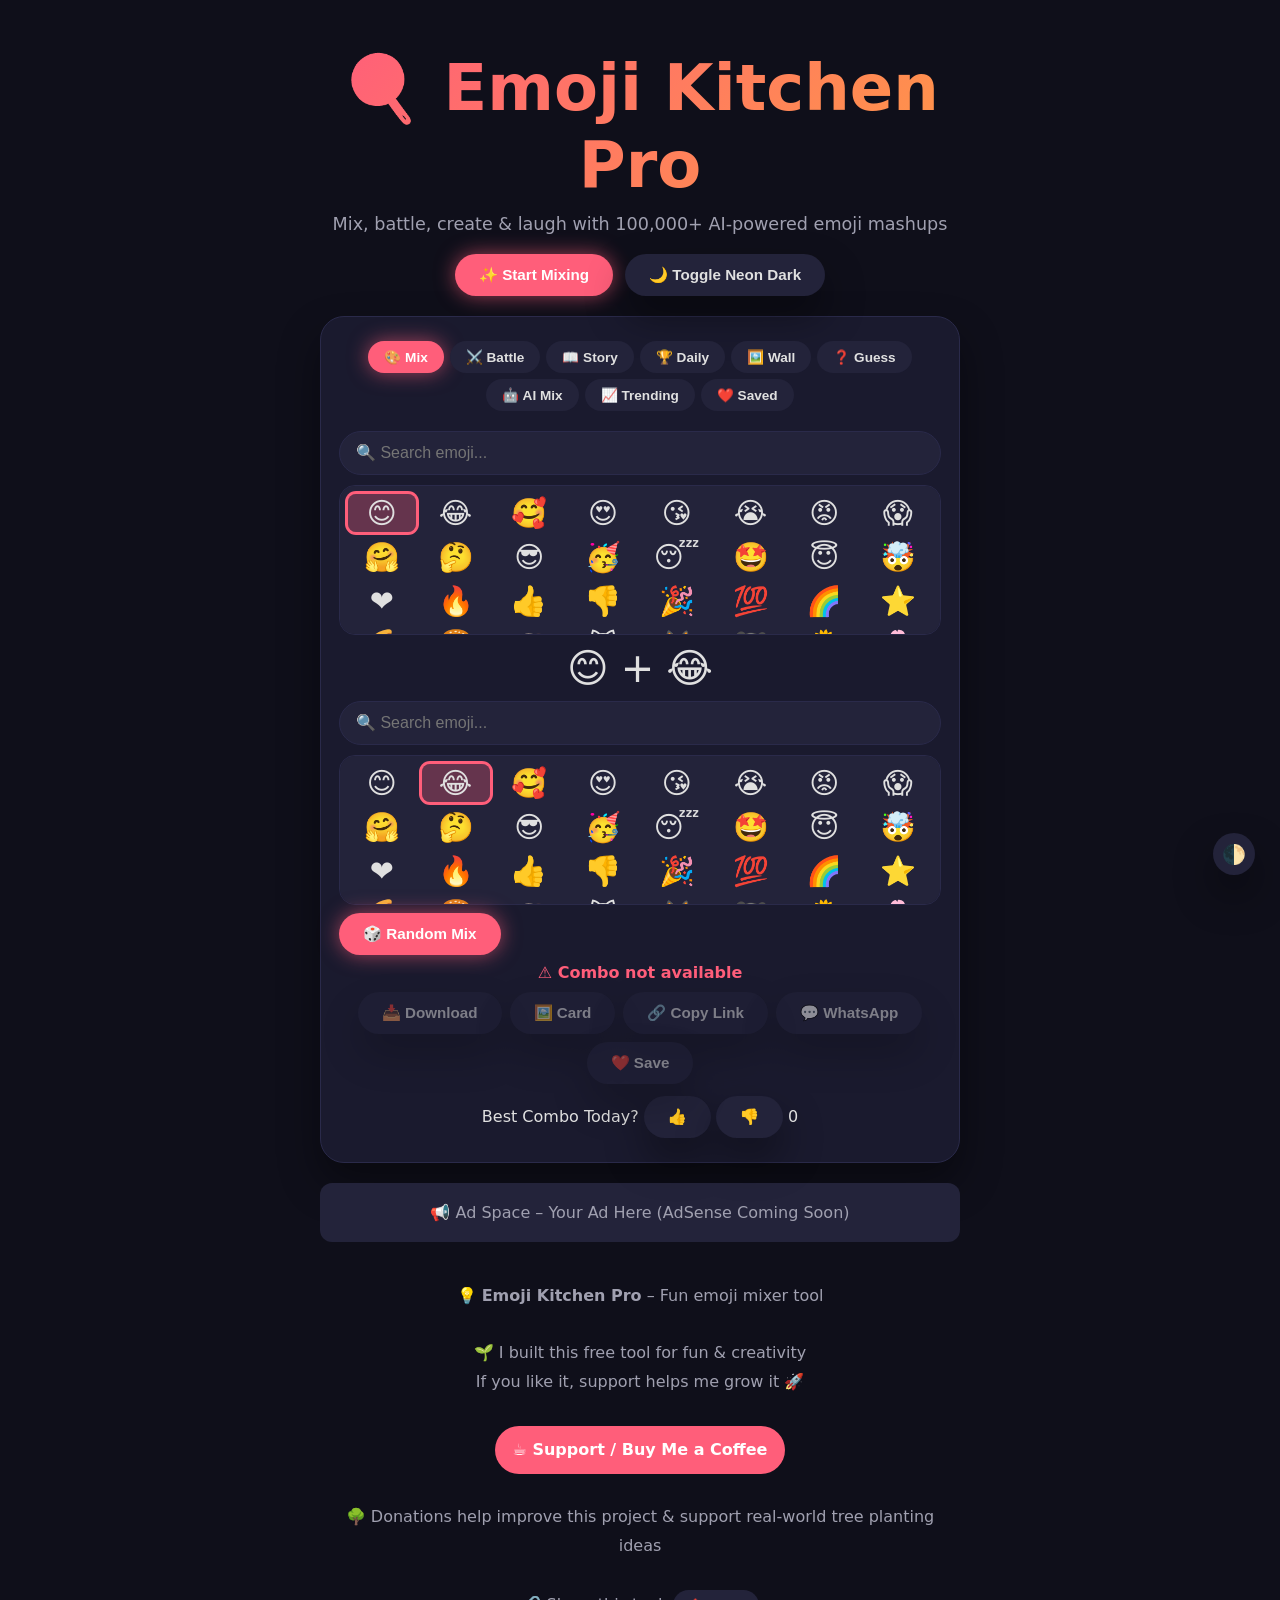
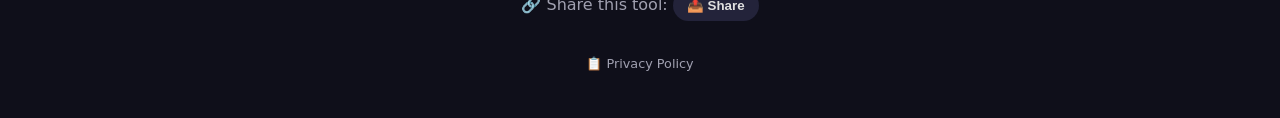
==== commit 50fdea05: "Update index.html" ====
--- a/index.html
+++ b/index.html
@@ -26,7 +26,6 @@
 </head>
 <body class="neon-dark">
   <div class="container-main">
-    <!-- Hero Section -->
     <div class="hero">
       <h1>🍳 Emoji Kitchen Pro</h1>
       <p>Mix, battle, create & laugh with 100,000+ AI-powered emoji mashups</p>
@@ -36,7 +35,6 @@
       </div>
     </div>
 
-    <!-- Main Tool Card -->
     <div class="card" id="tool">
       <div class="tabs" id="tabNav">
         <button class="tab active" data-mode="mix">🎨 Mix</button>
@@ -152,10 +150,8 @@
       <audio id="mixSound" preload="auto" src="[data-uri]"></audio>
     </div>
 
-    <!-- Ad Placeholder -->
     <div class="ads-placeholder">📢 Ad Space – Your Ad Here (AdSense Coming Soon)</div>
 
-    <!-- Footer -->
     <div class="footer">
       💡 <b>Emoji Kitchen Pro</b> – Fun emoji mixer tool
       <br><br>
--- a/style.css
+++ b/style.css
@@ -0,0 +1,348 @@
+:root {
+  --bg: #fefefe;
+  --card: #ffffff;
+  --text: #1e293b;
+  --subtext: #64748b;
+  --border: #e2e8f0;
+  --accent: #ff5e7a;
+  --accent-glow: #ff2d55;
+  --emoji-bg: #f1f5f9;
+  --shadow: 0 20px 40px rgba(0,0,0,0.06);
+  --neon: 0 0 15px rgba(255,94,122,0.4);
+  --gradient: linear-gradient(135deg, #ff5e7a, #ff9a44);
+  --radius: 24px;
+}
+
+.neon-dark {
+  --bg: #0f0f1a;
+  --card: #1a1a2e;
+  --text: #e0e0e0;
+  --subtext: #a0a0b0;
+  --border: #2a2a4a;
+  --emoji-bg: #23233a;
+  --shadow: 0 20px 40px rgba(0,0,0,0.4);
+  --neon: 0 0 20px rgba(255,94,122,0.6);
+}
+
+* { margin:0; padding:0; box-sizing:border-box; }
+
+body {
+  background: var(--bg);
+  color: var(--text);
+  font-family: 'Inter', system-ui, sans-serif;
+  transition: background 0.3s, color 0.3s;
+  min-height: 100vh;
+}
+
+.container-main {
+  max-width: 680px;
+  margin: 0 auto;
+  padding: 20px;
+}
+
+/* Hero */
+.hero {
+  text-align: center;
+  margin: 30px 0 20px;
+}
+
+.hero h1 {
+  font-size: clamp(2.5rem, 8vw, 4rem);
+  background: var(--gradient);
+  -webkit-background-clip: text;
+  -webkit-text-fill-color: transparent;
+  background-clip: text;
+  font-weight: 800;
+  line-height: 1.2;
+}
+
+.hero p {
+  color: var(--subtext);
+  font-size: 1.1rem;
+  margin: 10px 0 20px;
+}
+
+.hero-buttons {
+  display: flex;
+  flex-wrap: wrap;
+  gap: 12px;
+  justify-content: center;
+}
+
+/* Buttons */
+.btn {
+  padding: 12px 24px;
+  border-radius: 50px;
+  font-weight: 700;
+  font-size: 0.95rem;
+  cursor: pointer;
+  transition: all 0.2s;
+  display: inline-flex;
+  align-items: center;
+  gap: 8px;
+  border: none;
+  background: var(--emoji-bg);
+  color: var(--text);
+  box-shadow: var(--shadow);
+}
+
+.btn-primary {
+  background: var(--accent);
+  color: #fff;
+  box-shadow: var(--neon);
+}
+
+.btn:hover { transform: translateY(-2px); filter: brightness(1.1); }
+.btn:disabled { opacity: 0.5; pointer-events: none; }
+
+/* Card */
+.card {
+  background: var(--card);
+  border-radius: var(--radius);
+  box-shadow: var(--shadow);
+  padding: 24px 18px;
+  margin: 20px 0;
+  border: 1px solid var(--border);
+  transition: all 0.3s;
+}
+
+/* Theme Toggle */
+.theme-toggle {
+  background: var(--emoji-bg);
+  border: none;
+  border-radius: 50%;
+  width: 42px;
+  height: 42px;
+  font-size: 1.2rem;
+  cursor: pointer;
+  position: fixed;
+  bottom: 25px;
+  right: 25px;
+  z-index: 100;
+  box-shadow: var(--shadow);
+}
+
+/* Tabs */
+.tabs {
+  display: flex;
+  flex-wrap: wrap;
+  gap: 6px;
+  justify-content: center;
+  margin-bottom: 20px;
+}
+
+.tab {
+  padding: 8px 16px;
+  border-radius: 20px;
+  background: var(--emoji-bg);
+  border: none;
+  color: var(--text);
+  font-weight: 600;
+  font-size: 0.85rem;
+  cursor: pointer;
+  transition: 0.2s;
+}
+
+.tab.active {
+  background: var(--accent);
+  color: #fff;
+  box-shadow: var(--neon);
+}
+
+/* Mode Content */
+.mode-content { display: none; }
+.mode-content.active { display: block; animation: fadeIn 0.3s; }
+
+@keyframes fadeIn { from { opacity:0; } to { opacity:1; } }
+
+/* Search */
+.search-wrap { position: relative; margin-bottom: 10px; }
+
+.search-input {
+  width: 100%;
+  padding: 12px 16px;
+  border-radius: 30px;
+  border: 1px solid var(--border);
+  background: var(--emoji-bg);
+  color: var(--text);
+  font-size: 1rem;
+}
+
+/* Emoji Grid */
+.emoji-grid {
+  display: grid;
+  grid-template-columns: repeat(8, 1fr);
+  gap: 6px;
+  max-height: 150px;
+  overflow-y: auto;
+  padding: 8px;
+  background: var(--emoji-bg);
+  border-radius: 16px;
+  margin: 8px 0;
+  border: 1px solid var(--border);
+}
+
+.emoji-item {
+  font-size: 1.8rem;
+  cursor: pointer;
+  border-radius: 8px;
+  text-align: center;
+  transition: all 0.2s;
+  user-select: none;
+  padding: 2px;
+}
+
+.emoji-item:hover { background: rgba(255,94,122,0.2); transform: scale(1.15); }
+.emoji-item.selected { background: rgba(255,94,122,0.3); box-shadow: 0 0 0 3px var(--accent); }
+
+/* Selected Row */
+.selected-row {
+  display: flex;
+  justify-content: center;
+  align-items: center;
+  gap: 12px;
+  font-size: 2.5rem;
+  margin: 10px 0;
+}
+
+/* Result Image */
+.result-image {
+  max-width: 180px;
+  border-radius: 20px;
+  box-shadow: var(--shadow);
+  display: none;
+  margin: 12px auto;
+  transition: transform 0.3s;
+}
+
+.result-image.show { display: block; animation: popIn 0.4s ease; }
+
+@keyframes popIn {
+  0%{ transform:scale(0.5); opacity:0; }
+  70%{ transform:scale(1.05); }
+  100%{ transform:scale(1); opacity:1; }
+}
+
+/* Spinner */
+.spinner {
+  width: 36px;
+  height: 36px;
+  border: 4px solid var(--border);
+  border-top-color: var(--accent);
+  border-radius: 50%;
+  animation: spin 0.8s linear infinite;
+  display: none;
+  margin: 15px auto;
+}
+
+.spinner.active { display: block; }
+
+@keyframes spin { to { transform: rotate(360deg); } }
+
+/* Error Message */
+.error-msg {
+  color: #ff5e7a;
+  display: none;
+  text-align: center;
+  margin-top: 8px;
+  font-weight: 600;
+}
+
+/* Button Group */
+.btn-group {
+  display: flex;
+  gap: 8px;
+  justify-content: center;
+  margin-top: 10px;
+  flex-wrap: wrap;
+}
+
+/* Voting */
+.voting-section {
+  margin-top: 12px;
+  text-align: center;
+}
+
+/* Category */
+.category-list { display: flex; flex-wrap: wrap; gap: 6px; margin: 10px 0; }
+.category-btn { padding: 6px 12px; border-radius: 20px; background: var(--emoji-bg); border: none; cursor: pointer; }
+
+/* Wall Grid */
+.wall-grid {
+  display: grid;
+  grid-template-columns: repeat(4,1fr);
+  gap: 8px;
+  margin-top: 10px;
+}
+
+.wall-item img { width: 100%; border-radius: 12px; cursor: pointer; }
+
+/* Trending */
+.trending-list { display: flex; flex-wrap: wrap; gap: 8px; margin: 10px 0; }
+.trending-item { text-align: center; cursor: pointer; }
+.trending-item img { width: 60px; border-radius: 12px; }
+
+/* Favorites */
+.favorite-list { display: flex; flex-wrap: wrap; gap: 8px; }
+.fav-item { position: relative; }
+.fav-item img { width: 50px; border-radius: 10px; }
+.fav-item button { position: absolute; top: -5px; right: -5px; background: red; color: #fff; border-radius: 50%; border: none; width: 18px; height: 18px; font-size: 0.7rem; cursor: pointer; }
+
+/* Game */
+.blur-img { filter: blur(20px); width: 150px; border-radius: 20px; margin: 15px auto; display: block; }
+.guess-inputs { display: flex; gap: 10px; justify-content: center; margin: 10px 0; }
+.guess-inputs select { font-size: 1.5rem; padding: 8px; border-radius: 12px; background: var(--emoji-bg); color: var(--text); border: 1px solid var(--border); }
+
+#gameFeedback { font-weight: bold; text-align: center; margin-top: 10px; }
+
+/* Story Strip */
+.story-strip { display: flex; flex-direction: column; gap: 8px; margin: 10px 0; align-items: center; }
+
+/* Challenge Display */
+.challenge-display { font-size: 3rem; text-align: center; margin: 10px 0; }
+
+/* Ads */
+.ads-placeholder { background: var(--emoji-bg); padding: 20px; text-align: center; border-radius: 12px; margin: 20px 0; color: var(--subtext); }
+
+/* Footer */
+.footer {
+  text-align: center;
+  padding: 20px;
+  color: var(--subtext);
+  line-height: 1.8;
+}
+
+.coffee-btn {
+  display: inline-block;
+  padding: 10px 18px;
+  border-radius: 30px;
+  background: #ff5e7a;
+  color: white;
+  text-decoration: none;
+  font-weight: bold;
+}
+
+.share-btn {
+  padding: 8px 14px;
+  border-radius: 20px;
+  border: none;
+  cursor: pointer;
+  background: var(--emoji-bg);
+  color: var(--text);
+  font-weight: 600;
+}
+
+.privacy-link {
+  color: var(--subtext);
+  font-size: 0.8rem;
+  text-decoration: none;
+}
+
+.privacy-link:hover { text-decoration: underline; }
+
+/* Mobile Responsive */
+@media (max-width: 480px) {
+  .emoji-grid { grid-template-columns: repeat(6, 1fr); max-height: 130px; }
+  .hero h1 { font-size: 2.2rem; }
+  .btn { padding: 10px 16px; font-size: 0.8rem; }
+}
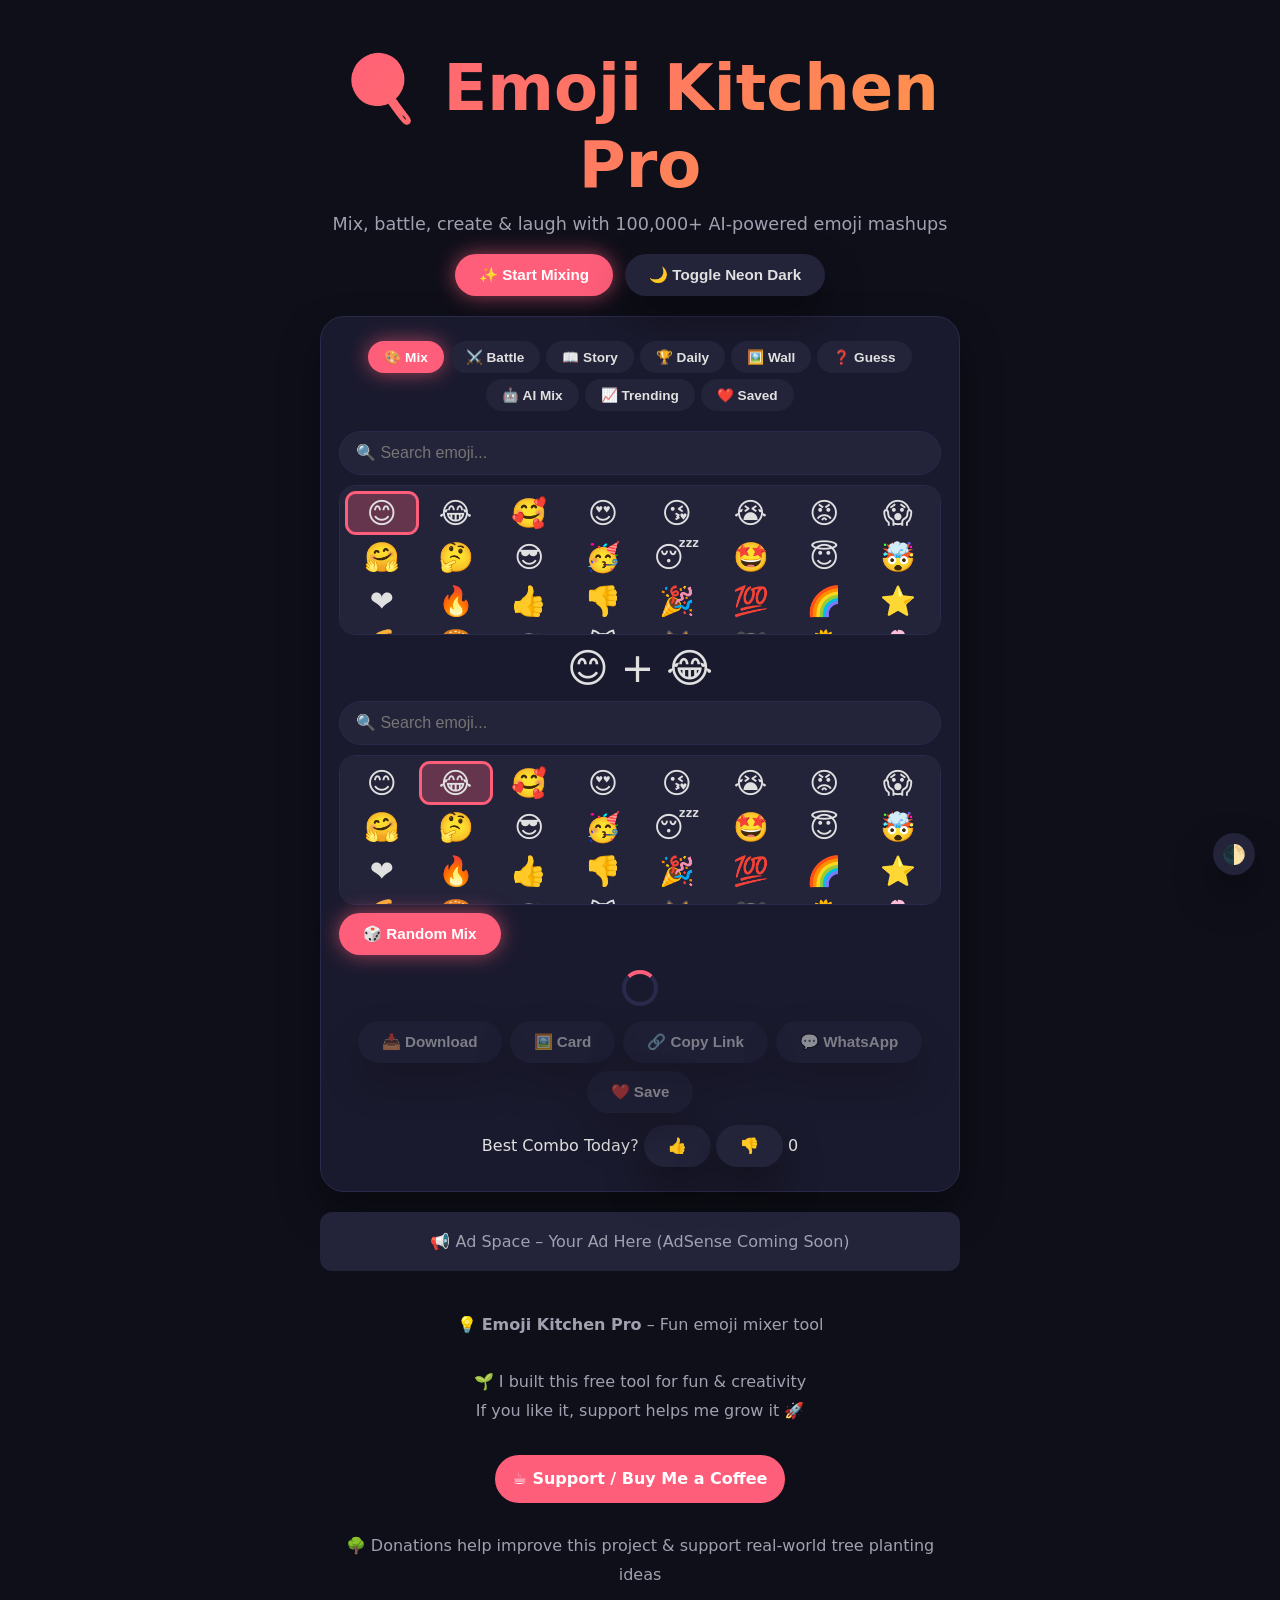
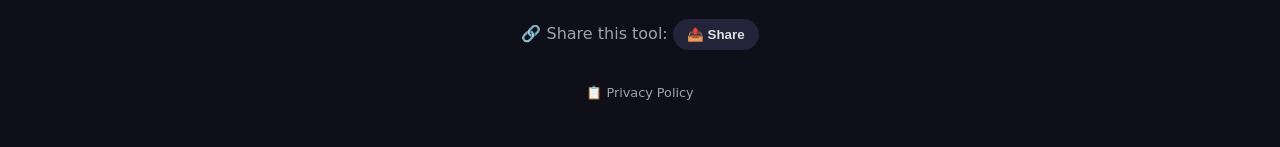
==== commit 1afa0cf5: "Update index.html" ====
--- a/index.html
+++ b/index.html
@@ -1,10 +1,12 @@
 <!DOCTYPE html>
 <html lang="en">
 <head>
+<meta name="google-site-verification" content="S_xtKI5JCRkkoHtqpOZ35xBeybTS056a9DXNtNMAUZ0" />
   <meta charset="UTF-8">
   <meta name="viewport" content="width=device-width, initial-scale=1.0">
   <meta name="theme-color" content="#ff5e7a">
-  <title>Emoji Kitchen Pro – AI Emoji Mix & Mashup Playground</title>
+<link rel="canonical" href="https://emoji-kitchen-beta.vercel.app/">
+  <title>Emoji Kitchen Pro – AI Emoji Mix & Mashup Generator</title>
   <meta name="description" content="Mix, battle, create stories & play with 100,000+ emoji combinations. Daily challenges, trending combos, AI suggestions, wallpaper generator & more.">
   <meta name="keywords" content="emoji kitchen, emoji mix, emoji mashup, emoji combiner, emoji art, sticker maker, ai emoji">
   <meta property="og:title" content="Emoji Kitchen Pro – AI Emoji Playground">
--- a/style.css
+++ b/style.css
@@ -242,7 +242,7 @@
 /* Error Message */
 .error-msg {
   color: #ff5e7a;
-  display: none;
+  display: none; /* Crucial: Hide by default */
   text-align: center;
   margin-top: 8px;
   font-weight: 600;
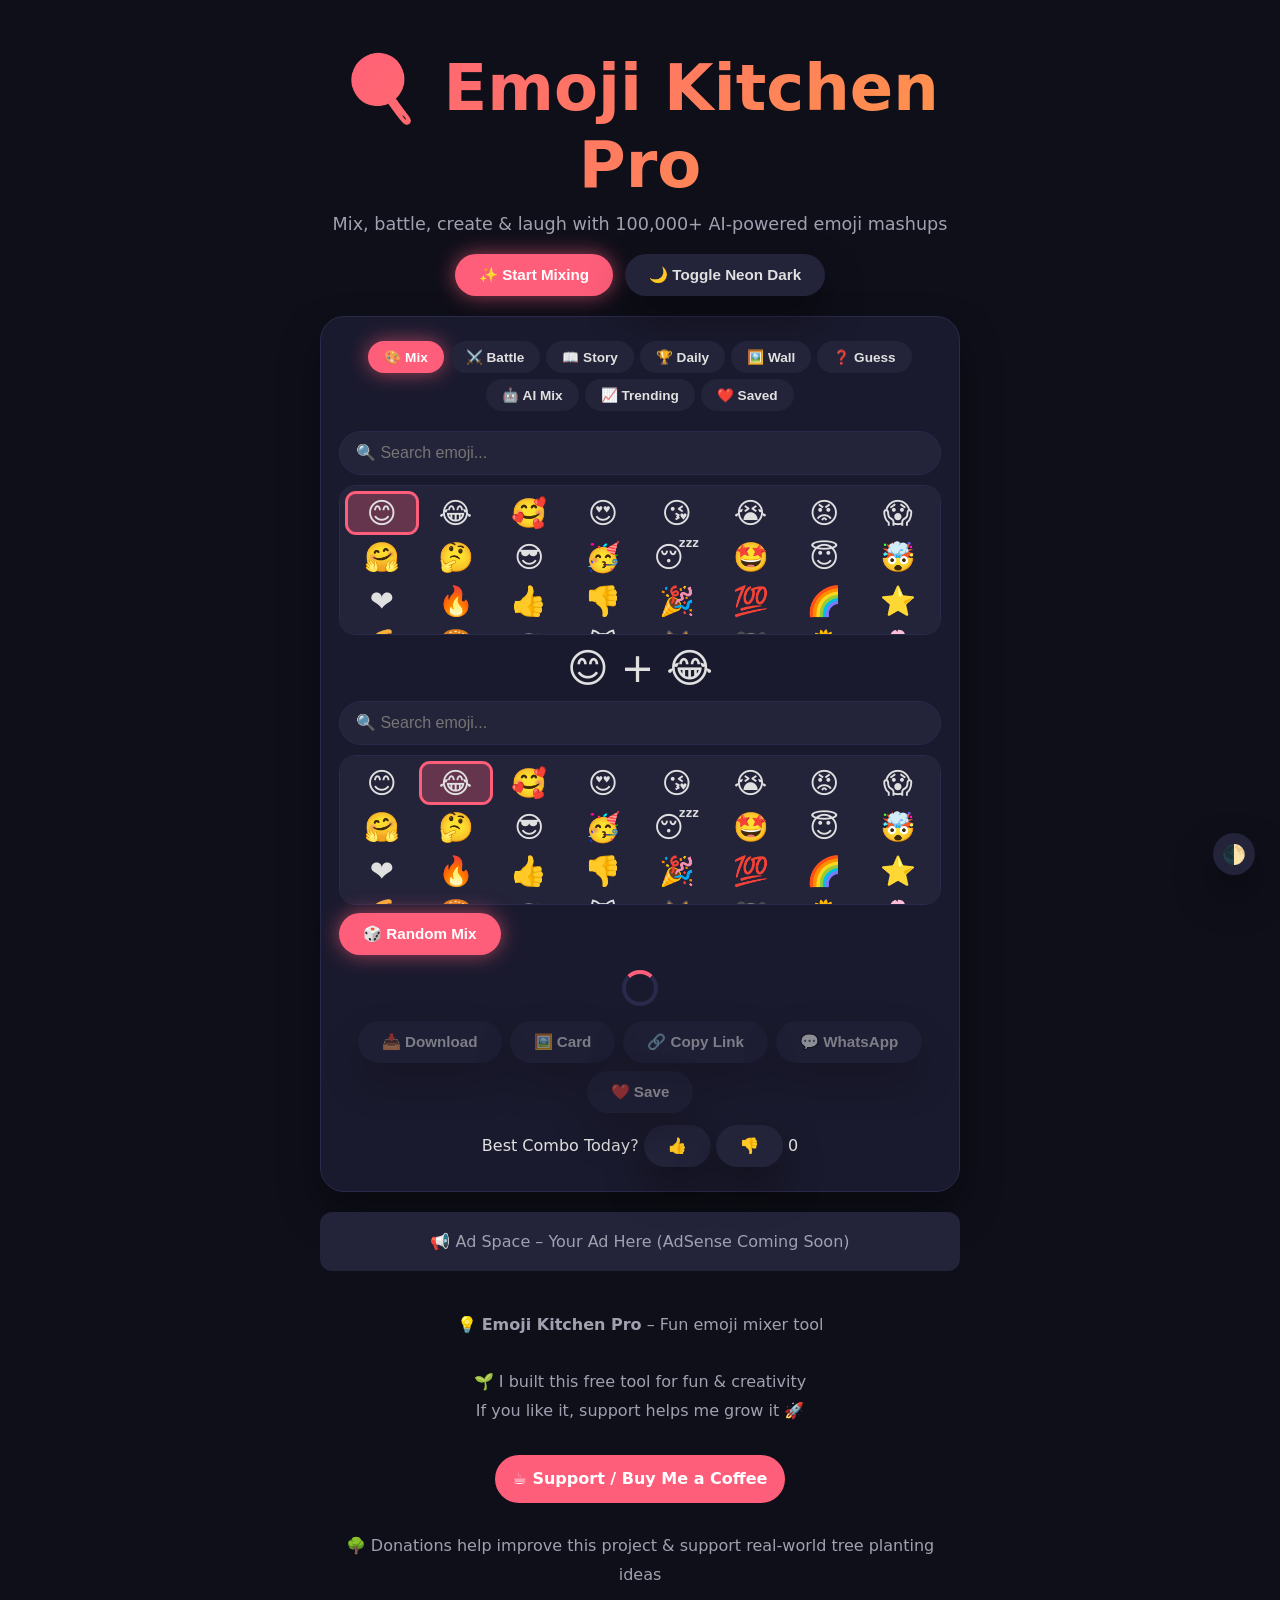
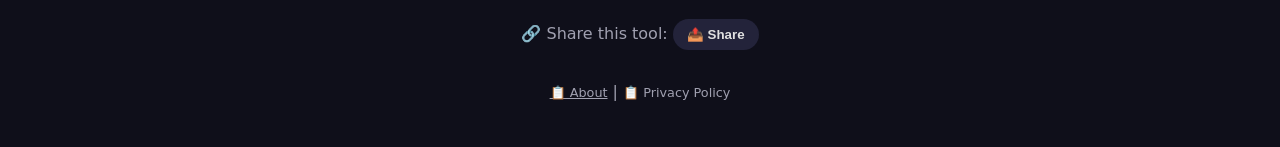
==== commit 737a177e: "Update index.html" ====
--- a/index.html
+++ b/index.html
@@ -169,6 +169,7 @@
       🔗 Share this tool:
       <button class="share-btn" id="shareToolBtn">📤 Share</button>
       <br><br>
+<a href="/about.html" style="color:var(--subtext); font-size:0.8rem;">📋 About</a> |
       <a href="/privacy-policy.html" class="privacy-link">📋 Privacy Policy</a>
     </div>
   </div>
